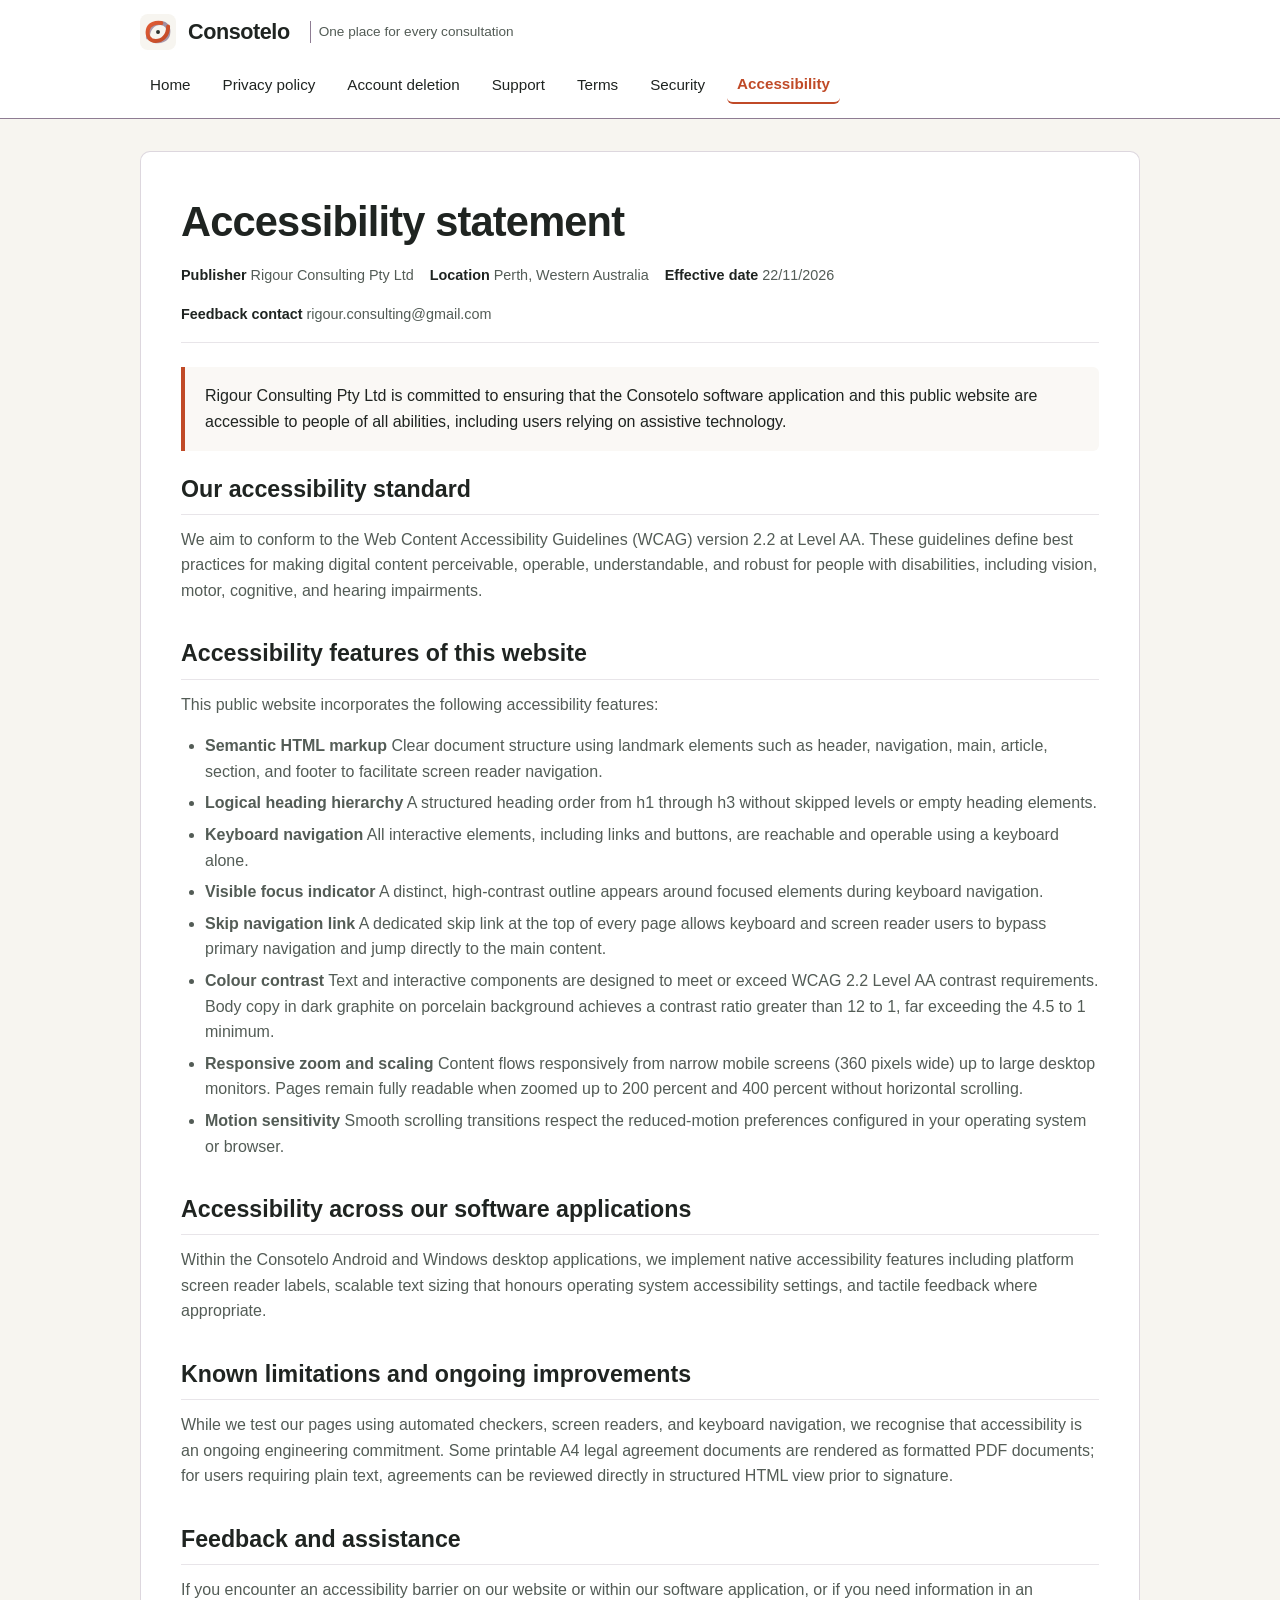
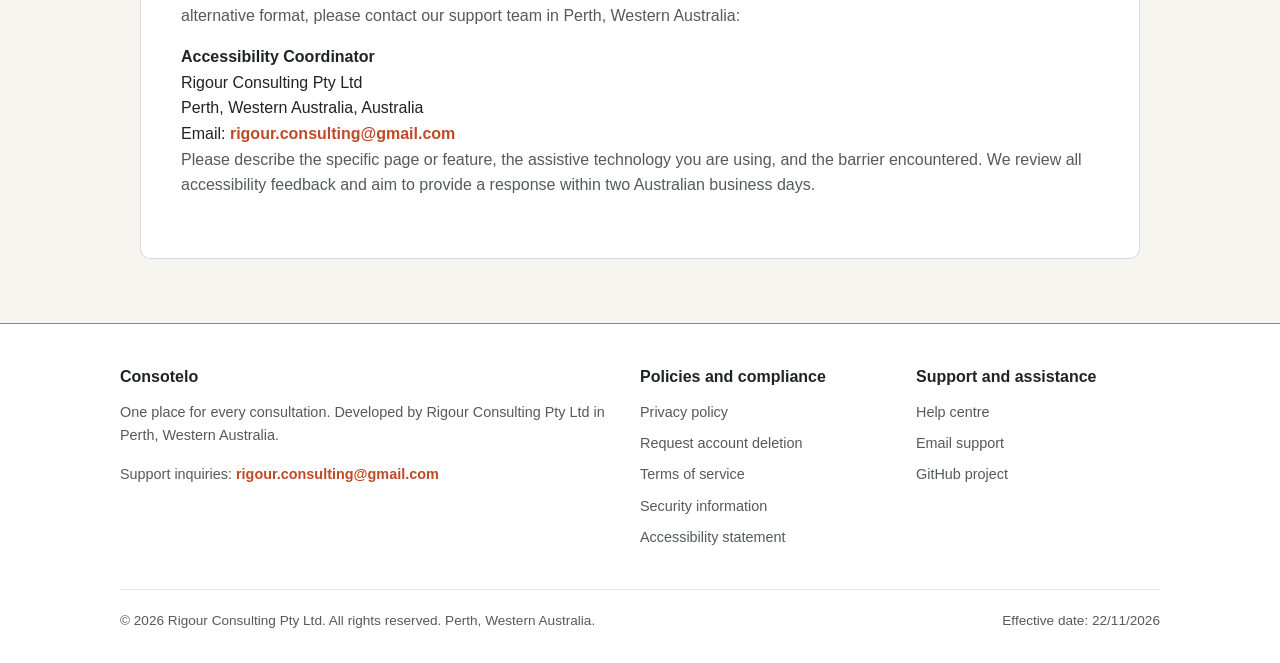
==== accessibility/index.html @ b3c50c9d "feat: release official Consotelo public information and policy website" ====
<!DOCTYPE html>
<html lang="en-AU">
<head>
  <meta charset="UTF-8">
  <meta name="viewport" content="width=device-width, initial-scale=1.0">
  <title>Accessibility statement | Consotelo</title>
  <meta name="description" content="Accessibility statement for Consotelo, detailing our adherence to WCAG 2.2 Level AA principles, keyboard accessibility, contrast standards, and feedback procedures.">
  <link rel="canonical" href="https://rigourconsulting.github.io/Consotelo/accessibility/">
  <link rel="icon" type="image/svg+xml" href="../favicon.svg">
  <link rel="stylesheet" href="../assets/css/site.css">
</head>
<body>
  <a href="#main" class="skip-link">Skip to main content</a>

  <header class="site-header">
    <div class="header-container">
      <a href="../" class="brand-link" aria-label="Consotelo home">
        <img src="../assets/img/consotelo_ribbon.svg" alt="" class="brand-logo" width="36" height="36">
        <span class="brand-title">Consotelo</span>
        <span class="brand-tagline">One place for every consultation</span>
      </a>
      <nav class="site-nav" aria-label="Primary navigation">
        <a href="../" class="nav-link">Home</a>
        <a href="../privacy/" class="nav-link">Privacy policy</a>
        <a href="../account-deletion/" class="nav-link">Account deletion</a>
        <a href="../support/" class="nav-link">Support</a>
        <a href="../terms/" class="nav-link">Terms</a>
        <a href="../security/" class="nav-link">Security</a>
        <a href="./" class="nav-link active" aria-current="page">Accessibility</a>
      </nav>
    </div>
  </header>

  <main id="main" class="main-content">
    <article class="policy-content" aria-labelledby="accessibility-title">
      <h1 id="accessibility-title" class="page-heading">Accessibility statement</h1>

      <div class="policy-meta">
        <span><strong>Publisher</strong> Rigour Consulting Pty Ltd</span>
        <span><strong>Location</strong> Perth, Western Australia</span>
        <span><strong>Effective date</strong> 22/11/2026</span>
        <span><strong>Feedback contact</strong> rigour.consulting@gmail.com</span>
      </div>

      <div class="highlight-box">
        <p>Rigour Consulting Pty Ltd is committed to ensuring that the Consotelo software application and this public website are accessible to people of all abilities, including users relying on assistive technology.</p>
      </div>

      <h2>Our accessibility standard</h2>
      <p>We aim to conform to the Web Content Accessibility Guidelines (WCAG) version 2.2 at Level AA. These guidelines define best practices for making digital content perceivable, operable, understandable, and robust for people with disabilities, including vision, motor, cognitive, and hearing impairments.</p>

      <h2>Accessibility features of this website</h2>
      <p>This public website incorporates the following accessibility features:</p>
      <ul>
        <li><strong>Semantic HTML markup</strong> Clear document structure using landmark elements such as header, navigation, main, article, section, and footer to facilitate screen reader navigation.</li>
        <li><strong>Logical heading hierarchy</strong> A structured heading order from h1 through h3 without skipped levels or empty heading elements.</li>
        <li><strong>Keyboard navigation</strong> All interactive elements, including links and buttons, are reachable and operable using a keyboard alone.</li>
        <li><strong>Visible focus indicator</strong> A distinct, high-contrast outline appears around focused elements during keyboard navigation.</li>
        <li><strong>Skip navigation link</strong> A dedicated skip link at the top of every page allows keyboard and screen reader users to bypass primary navigation and jump directly to the main content.</li>
        <li><strong>Colour contrast</strong> Text and interactive components are designed to meet or exceed WCAG 2.2 Level AA contrast requirements. Body copy in dark graphite on porcelain background achieves a contrast ratio greater than 12 to 1, far exceeding the 4.5 to 1 minimum.</li>
        <li><strong>Responsive zoom and scaling</strong> Content flows responsively from narrow mobile screens (360 pixels wide) up to large desktop monitors. Pages remain fully readable when zoomed up to 200 percent and 400 percent without horizontal scrolling.</li>
        <li><strong>Motion sensitivity</strong> Smooth scrolling transitions respect the reduced-motion preferences configured in your operating system or browser.</li>
      </ul>

      <h2>Accessibility across our software applications</h2>
      <p>Within the Consotelo Android and Windows desktop applications, we implement native accessibility features including platform screen reader labels, scalable text sizing that honours operating system accessibility settings, and tactile feedback where appropriate.</p>

      <h2>Known limitations and ongoing improvements</h2>
      <p>While we test our pages using automated checkers, screen readers, and keyboard navigation, we recognise that accessibility is an ongoing engineering commitment. Some printable A4 legal agreement documents are rendered as formatted PDF documents; for users requiring plain text, agreements can be reviewed directly in structured HTML view prior to signature.</p>

      <h2>Feedback and assistance</h2>
      <p>If you encounter an accessibility barrier on our website or within our software application, or if you need information in an alternative format, please contact our support team in Perth, Western Australia:</p>
      <address class="contact-block">
        <strong>Accessibility Coordinator</strong><br>
        Rigour Consulting Pty Ltd<br>
        Perth, Western Australia, Australia<br>
        Email: <a href="mailto:rigour.consulting@gmail.com">rigour.consulting@gmail.com</a>
      </address>
      <p>Please describe the specific page or feature, the assistive technology you are using, and the barrier encountered. We review all accessibility feedback and aim to provide a response within two Australian business days.</p>
    </article>
  </main>

  <footer class="site-footer">
    <div class="footer-container">
      <div>
        <h3 class="footer-heading">Consotelo</h3>
        <p>One place for every consultation. Developed by Rigour Consulting Pty Ltd in Perth, Western Australia.</p>
        <address class="contact-block">
          Support inquiries: <a href="mailto:rigour.consulting@gmail.com">rigour.consulting@gmail.com</a>
        </address>
      </div>

      <div>
        <h3 class="footer-heading">Policies and compliance</h3>
        <ul class="footer-links">
          <li><a href="../privacy/">Privacy policy</a></li>
          <li><a href="../account-deletion/">Request account deletion</a></li>
          <li><a href="../terms/">Terms of service</a></li>
          <li><a href="../security/">Security information</a></li>
          <li><a href="./">Accessibility statement</a></li>
        </ul>
      </div>

      <div>
        <h3 class="footer-heading">Support and assistance</h3>
        <ul class="footer-links">
          <li><a href="../support/">Help centre</a></li>
          <li><a href="mailto:rigour.consulting@gmail.com">Email support</a></li>
          <li><a href="https://github.com/RigourConsulting/Consotelo">GitHub project</a></li>
        </ul>
      </div>
    </div>

    <div class="footer-bottom">
      <p>&copy; 2026 Rigour Consulting Pty Ltd. All rights reserved. Perth, Western Australia.</p>
      <p>Effective date: 22/11/2026</p>
    </div>
  </footer>
</body>
</html>
---- assets/css/site.css ----
/* Consotelo Public Information Site Stylesheet
   Approved Direction A Palette:
   - Graphite: #1F2421
   - Persimmon: #C04A27
   - Porcelain: #F7F5F0
   - Dusty Lilac: #8E7C93
*/

:root {
  --color-bg: #F7F5F0;
  --color-surface: #FFFFFF;
  --color-text: #1F2421;
  --color-text-muted: #535C56;
  --color-primary: #C04A27;
  --color-primary-hover: #A33C1D;
  --color-accent-border: #8E7C93;
  --color-card-bg: #FFFFFF;
  --color-badge-bg: #ECE7DF;
  --color-focus: #C04A27;

  --font-family: -apple-system, BlinkMacSystemFont, "Segoe UI", Roboto, Oxygen-Sans, Ubuntu, Cantarell, "Helvetica Neue", sans-serif;
  --line-height-body: 1.6;
  --line-height-heading: 1.25;
  --max-width: 1040px;
  --radius-sm: 6px;
  --radius-md: 10px;
  --radius-lg: 16px;
}

*, *::before, *::after {
  box-sizing: border-box;
  margin: 0;
  padding: 0;
}

html {
  font-family: var(--font-family);
  font-size: 100%;
  line-height: var(--line-height-body);
  background-color: var(--color-bg);
  color: var(--color-text);
  scroll-behavior: smooth;
}

@media (prefers-reduced-motion: reduce) {
  html {
    scroll-behavior: auto;
  }
}

body {
  min-height: 100vh;
  display: flex;
  flex-direction: column;
  background-color: var(--color-bg);
  color: var(--color-text);
}

/* Accessibility: Skip Link */
.skip-link {
  position: absolute;
  top: -60px;
  left: 16px;
  background-color: var(--color-primary);
  color: #FFFFFF;
  padding: 12px 20px;
  font-weight: 600;
  border-radius: var(--radius-sm);
  z-index: 1000;
  text-decoration: none;
  transition: top 0.2s ease;
}

.skip-link:focus {
  top: 16px;
  outline: 3px solid var(--color-text);
}

/* Header and Navigation */
.site-header {
  background-color: var(--color-surface);
  border-bottom: 1px solid var(--color-accent-border);
  position: sticky;
  top: 0;
  z-index: 100;
}

.header-container {
  max-width: var(--max-width);
  margin: 0 auto;
  padding: 14px 20px;
  display: flex;
  align-items: center;
  justify-content: space-between;
  gap: 16px;
  flex-wrap: wrap;
}

.brand-link {
  display: flex;
  align-items: center;
  gap: 12px;
  text-decoration: none;
  color: var(--color-text);
}

.brand-logo {
  width: 36px;
  height: 36px;
  display: block;
}

.brand-title {
  font-size: 1.35rem;
  font-weight: 700;
  letter-spacing: -0.02em;
  color: var(--color-text);
}

.brand-tagline {
  font-size: 0.85rem;
  color: var(--color-text-muted);
  font-weight: 400;
  display: none;
}

@media (min-width: 640px) {
  .brand-tagline {
    display: inline;
    margin-left: 8px;
    padding-left: 8px;
    border-left: 1px solid var(--color-accent-border);
  }
}

.site-nav {
  display: flex;
  align-items: center;
  gap: 12px;
  flex-wrap: wrap;
}

.nav-link {
  color: var(--color-text);
  text-decoration: none;
  font-size: 0.95rem;
  font-weight: 500;
  padding: 6px 10px;
  border-radius: var(--radius-sm);
  transition: color 0.15s ease, background-color 0.15s ease;
}

.nav-link:hover {
  color: var(--color-primary);
  background-color: var(--color-badge-bg);
}

.nav-link:focus-visible {
  outline: 3px solid var(--color-primary);
  outline-offset: 2px;
}

.nav-link.active {
  color: var(--color-primary);
  font-weight: 700;
  border-bottom: 2px solid var(--color-primary);
}

/* Main Container */
.main-content {
  flex: 1 0 auto;
  max-width: var(--max-width);
  width: 100%;
  margin: 0 auto;
  padding: 32px 20px 64px 20px;
}

/* Hero Section */
.hero-card {
  background: linear-gradient(135deg, #FFFFFF 0%, #FAF8F5 100%);
  border: 1px solid rgba(142, 124, 147, 0.35);
  border-radius: var(--radius-lg);
  padding: 40px 28px;
  margin-bottom: 40px;
  box-shadow: 0 4px 16px rgba(31, 36, 33, 0.04);
}

@media (min-width: 768px) {
  .hero-card {
    padding: 56px 44px;
  }
}

.hero-badge {
  display: inline-block;
  background-color: var(--color-badge-bg);
  color: var(--color-text);
  padding: 4px 12px;
  border-radius: var(--radius-sm);
  font-size: 0.85rem;
  font-weight: 600;
  letter-spacing: 0.02em;
  margin-bottom: 16px;
}

.page-heading {
  font-size: 1.75rem;
  line-height: var(--line-height-heading);
  letter-spacing: -0.02em;
  color: var(--color-text);
  margin-bottom: 16px;
  overflow-wrap: break-word;
}

@media (min-width: 600px) {
  .page-heading {
    font-size: 2.2rem;
  }
}

@media (min-width: 768px) {
  .page-heading {
    font-size: 2.6rem;
  }
}

.hero-lead {
  font-size: 1.15rem;
  color: var(--color-text-muted);
  line-height: 1.6;
  max-width: 720px;
  margin-bottom: 24px;
}

.cta-group {
  display: flex;
  gap: 14px;
  flex-wrap: wrap;
}

.btn {
  display: inline-block;
  padding: 12px 24px;
  font-size: 1rem;
  font-weight: 600;
  text-decoration: none;
  border-radius: var(--radius-sm);
  text-align: center;
  transition: background-color 0.15s ease, transform 0.1s ease;
  cursor: pointer;
  border: 1px solid transparent;
}

.btn:focus-visible {
  outline: 3px solid var(--color-primary);
  outline-offset: 3px;
}

.btn-primary {
  background-color: var(--color-primary);
  color: #FFFFFF;
}

.btn-primary:hover {
  background-color: var(--color-primary-hover);
}

.btn-secondary {
  background-color: transparent;
  color: var(--color-text);
  border-color: var(--color-accent-border);
}

.btn-secondary:hover {
  background-color: var(--color-badge-bg);
}

/* Section Layouts */
.section {
  margin-bottom: 48px;
}

.section-title {
  font-size: 1.6rem;
  line-height: var(--line-height-heading);
  color: var(--color-text);
  margin-bottom: 16px;
}

.section-lead {
  font-size: 1.05rem;
  color: var(--color-text-muted);
  margin-bottom: 24px;
}

/* Grid Layouts */
.grid-two {
  display: grid;
  grid-template-columns: 1fr;
  gap: 24px;
}

@media (min-width: 768px) {
  .grid-two {
    grid-template-columns: 1fr 1fr;
  }
}

.grid-three {
  display: grid;
  grid-template-columns: 1fr;
  gap: 20px;
}

@media (min-width: 640px) {
  .grid-three {
    grid-template-columns: 1fr 1fr;
  }
}

@media (min-width: 992px) {
  .grid-three {
    grid-template-columns: 1fr 1fr 1fr;
  }
}

.card {
  background-color: var(--color-card-bg);
  border: 1px solid rgba(142, 124, 147, 0.3);
  border-radius: var(--radius-md);
  padding: 24px;
  box-shadow: 0 2px 8px rgba(31, 36, 33, 0.03);
}

.card-title {
  font-size: 1.25rem;
  color: var(--color-text);
  margin-bottom: 10px;
}

.card-body {
  color: var(--color-text-muted);
  font-size: 0.98rem;
  line-height: 1.55;
}

.card-body p + p {
  margin-top: 10px;
}

/* Prose and Policy Content */
.policy-content {
  background-color: var(--color-card-bg);
  border: 1px solid rgba(142, 124, 147, 0.3);
  border-radius: var(--radius-md);
  padding: 24px 16px;
}

@media (min-width: 600px) {
  .policy-content {
    padding: 32px 24px;
  }
}

@media (min-width: 768px) {
  .policy-content {
    padding: 44px 40px;
  }
}

.policy-content h2 {
  font-size: 1.45rem;
  color: var(--color-text);
  margin-top: 32px;
  margin-bottom: 12px;
  padding-bottom: 6px;
  border-bottom: 1px solid rgba(142, 124, 147, 0.2);
}

.policy-content h2:first-of-type {
  margin-top: 0;
}

.policy-content h3 {
  font-size: 1.15rem;
  color: var(--color-text);
  margin-top: 20px;
  margin-bottom: 8px;
}

.policy-content p {
  color: var(--color-text-muted);
  margin-bottom: 16px;
  font-size: 1rem;
}

.policy-content ul, .policy-content ol {
  color: var(--color-text-muted);
  margin-bottom: 16px;
  padding-left: 24px;
}

.policy-content li {
  margin-bottom: 6px;
}

.policy-meta {
  display: flex;
  gap: 16px;
  flex-wrap: wrap;
  font-size: 0.9rem;
  color: var(--color-text-muted);
  padding-bottom: 16px;
  margin-bottom: 24px;
  border-bottom: 1px solid rgba(142, 124, 147, 0.2);
}

.policy-meta strong {
  color: var(--color-text);
}

.highlight-box {
  background-color: #FAF8F5;
  border-left: 4px solid var(--color-primary);
  padding: 16px 20px;
  border-radius: 0 var(--radius-sm) var(--radius-sm) 0;
  margin: 20px 0;
}

.highlight-box p {
  margin-bottom: 0;
  color: var(--color-text);
}

/* Footer */
.site-footer {
  background-color: var(--color-surface);
  border-top: 1px solid var(--color-accent-border);
  padding: 40px 20px 32px 20px;
  color: var(--color-text-muted);
  font-size: 0.9rem;
}

.footer-container {
  max-width: var(--max-width);
  margin: 0 auto;
  display: grid;
  grid-template-columns: 1fr;
  gap: 32px;
}

@media (min-width: 768px) {
  .footer-container {
    grid-template-columns: 2fr 1fr 1fr;
  }
}

.footer-heading {
  font-size: 1rem;
  font-weight: 700;
  color: var(--color-text);
  margin-bottom: 12px;
}

.footer-links {
  list-style: none;
}

.footer-links li {
  margin-bottom: 8px;
}

.footer-links a {
  color: var(--color-text-muted);
  text-decoration: none;
  transition: color 0.15s ease;
}

.footer-links a:hover {
  color: var(--color-primary);
  text-decoration: underline;
}

.footer-links a:focus-visible {
  outline: 2px solid var(--color-primary);
  outline-offset: 2px;
}

.footer-bottom {
  max-width: var(--max-width);
  margin: 32px auto 0 auto;
  padding-top: 20px;
  border-top: 1px solid rgba(142, 124, 147, 0.2);
  display: flex;
  justify-content: space-between;
  flex-wrap: wrap;
  gap: 12px;
  font-size: 0.85rem;
}

/* Contact Details */
.contact-block {
  margin-top: 16px;
  font-style: normal;
}

.contact-block a {
  color: var(--color-primary);
  text-decoration: none;
  font-weight: 600;
}

.contact-block a:hover {
  text-decoration: underline;
}

.contact-block a:focus-visible {
  outline: 2px solid var(--color-primary);
  outline-offset: 2px;
}
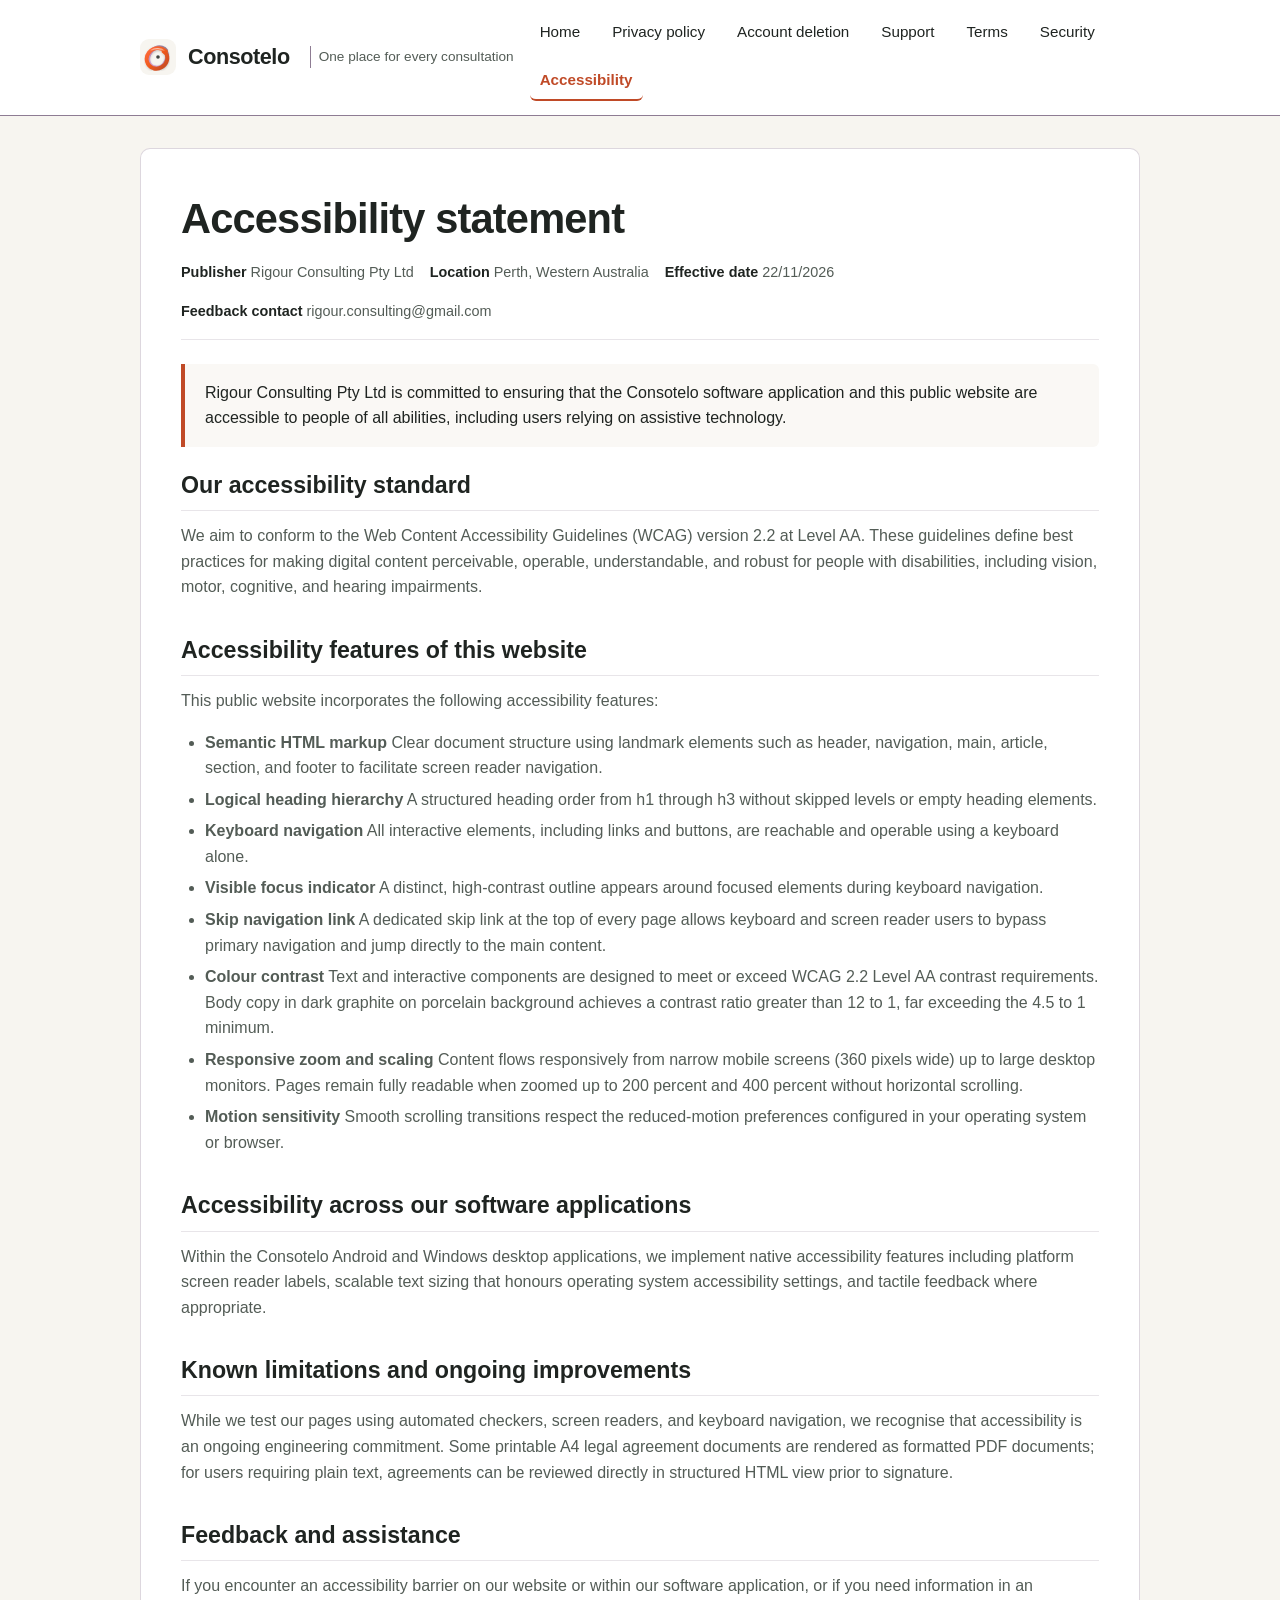
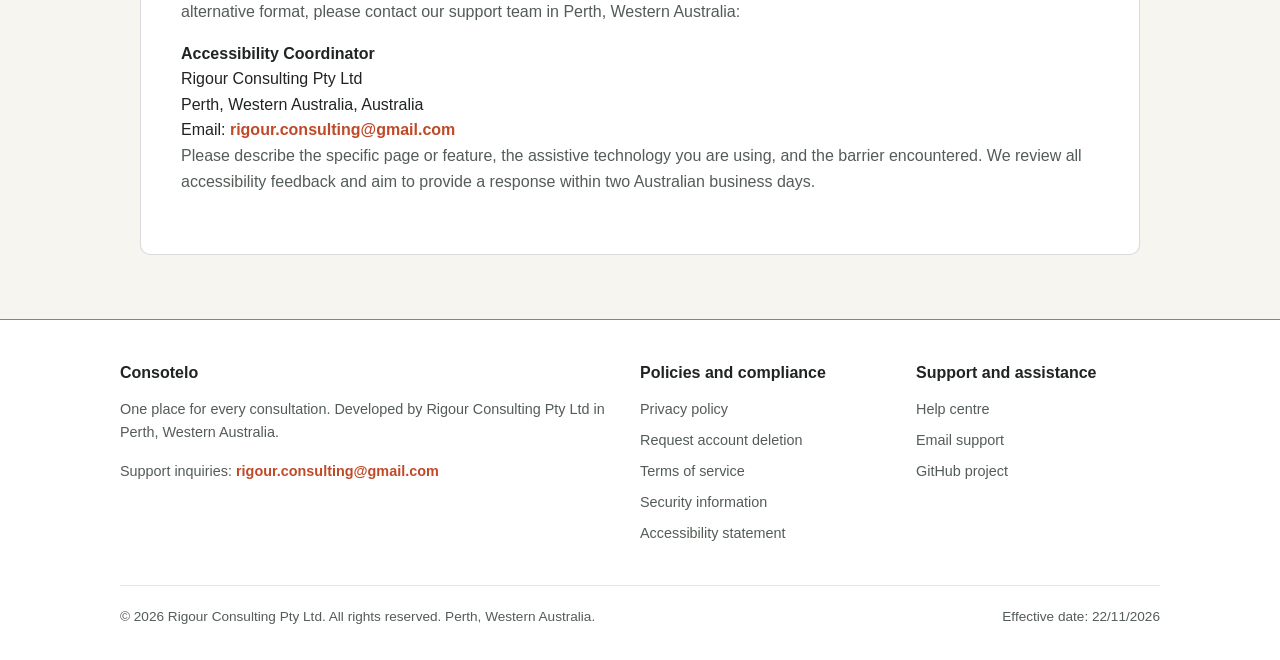
==== commit 680a02b7: "feat: enhance responsive mobile navigation and Australian English copy" ====
--- a/accessibility/index.html
+++ b/accessibility/index.html
@@ -28,6 +28,23 @@
         <a href="../security/" class="nav-link">Security</a>
         <a href="./" class="nav-link active" aria-current="page">Accessibility</a>
       </nav>
+      <details class="mobile-nav-toggle" aria-label="Mobile navigation">
+        <summary class="mobile-nav-summary">
+          <svg width="20" height="20" viewBox="0 0 20 20" fill="currentColor" aria-hidden="true">
+            <path fill-rule="evenodd" d="M3 5h14a1 1 0 010 2H3a1 1 0 010-2zm0 4h14a1 1 0 010 2H3a1 1 0 010-2zm0 4h14a1 1 0 010 2H3a1 1 0 010-2z" clip-rule="evenodd" />
+          </svg>
+          <span>Menu</span>
+        </summary>
+        <nav class="mobile-nav-dropdown" aria-label="Mobile menu links">
+          <a href="../" class="nav-link">Home</a>
+          <a href="../privacy/" class="nav-link">Privacy policy</a>
+          <a href="../account-deletion/" class="nav-link">Account deletion</a>
+          <a href="../support/" class="nav-link">Support</a>
+          <a href="../terms/" class="nav-link">Terms</a>
+          <a href="../security/" class="nav-link">Security</a>
+          <a href="../accessibility/" class="nav-link active">Accessibility</a>
+        </nav>
+      </details>
     </div>
   </header>
 
--- a/assets/css/site.css
+++ b/assets/css/site.css
@@ -93,7 +93,7 @@
   align-items: center;
   justify-content: space-between;
   gap: 16px;
-  flex-wrap: wrap;
+  flex-wrap: nowrap;
 }
 
 .brand-link {
@@ -102,12 +102,15 @@
   gap: 12px;
   text-decoration: none;
   color: var(--color-text);
+  min-width: 0;
+  flex-shrink: 0;
 }
 
 .brand-logo {
   width: 36px;
   height: 36px;
   display: block;
+  flex-shrink: 0;
 }
 
 .brand-title {
@@ -124,7 +127,7 @@
   display: none;
 }
 
-@media (min-width: 640px) {
+@media (min-width: 768px) {
   .brand-tagline {
     display: inline;
     margin-left: 8px;
@@ -138,6 +141,78 @@
   align-items: center;
   gap: 12px;
   flex-wrap: wrap;
+}
+
+.mobile-nav-toggle {
+  display: none;
+}
+
+@media (max-width: 860px) {
+  .site-nav {
+    display: none;
+  }
+
+  .mobile-nav-toggle {
+    display: block;
+    position: relative;
+    flex-shrink: 0;
+  }
+
+  .mobile-nav-summary {
+    list-style: none;
+    cursor: pointer;
+    padding: 8px 16px;
+    background-color: var(--color-surface);
+    border: 1.5px solid var(--color-accent-border);
+    border-radius: var(--radius-sm);
+    font-weight: 600;
+    font-size: 0.95rem;
+    color: var(--color-text);
+    display: flex;
+    align-items: center;
+    gap: 8px;
+    min-height: 44px;
+    min-width: 44px;
+    user-select: none;
+  }
+
+  .mobile-nav-summary::-webkit-details-marker {
+    display: none;
+  }
+
+  .mobile-nav-summary:focus-visible {
+    outline: 3px solid var(--color-primary);
+    outline-offset: 2px;
+  }
+
+  .mobile-nav-dropdown {
+    position: absolute;
+    top: calc(100% + 8px);
+    right: 0;
+    width: 260px;
+    background-color: var(--color-surface);
+    border: 1px solid var(--color-accent-border);
+    border-radius: var(--radius-md);
+    box-shadow: var(--shadow-md);
+    padding: 8px 0;
+    z-index: 200;
+    display: flex;
+    flex-direction: column;
+  }
+
+  .mobile-nav-dropdown .nav-link {
+    padding: 12px 20px;
+    border-radius: 0;
+    font-size: 1rem;
+    min-height: 48px;
+    display: flex;
+    align-items: center;
+    border-bottom: 1px solid var(--color-porcelain-subtle);
+  }
+
+  .mobile-nav-dropdown .nav-link:last-child {
+    border-bottom: none;
+  }
 }
 
 .nav-link {
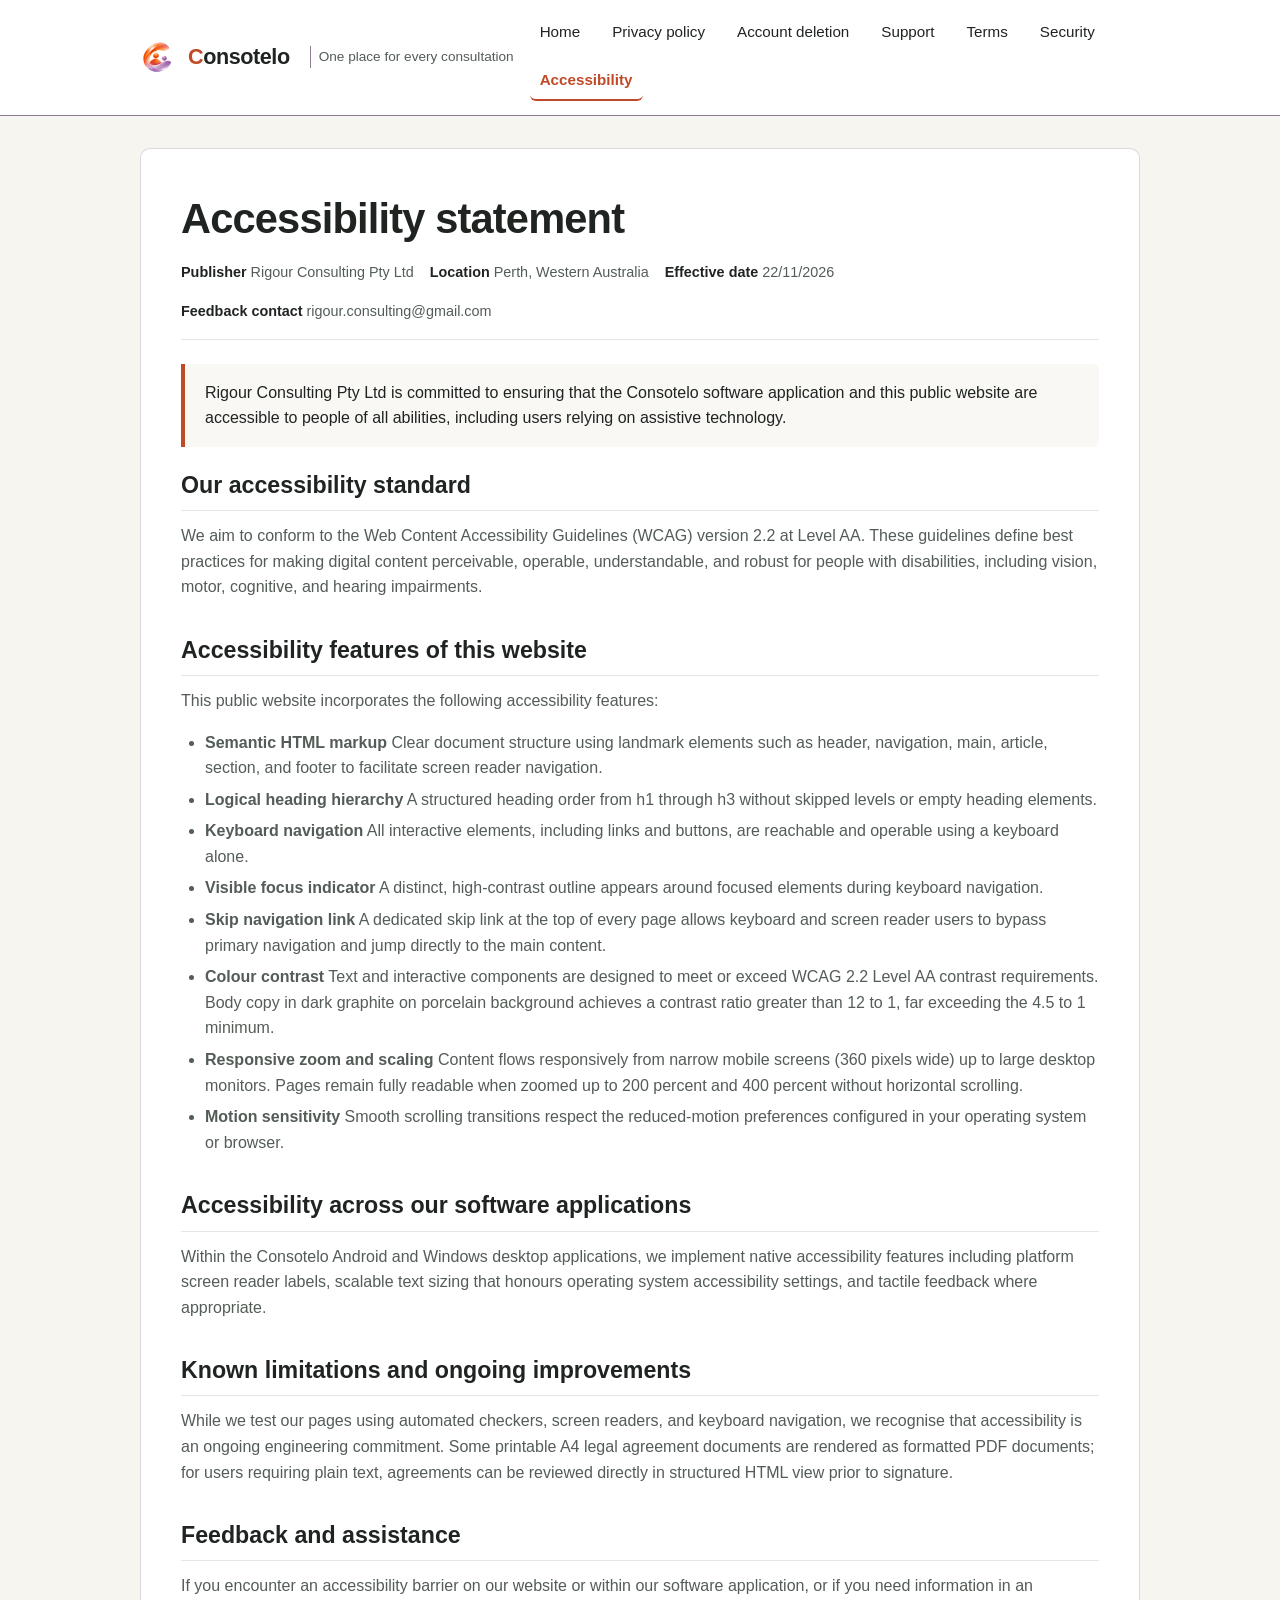
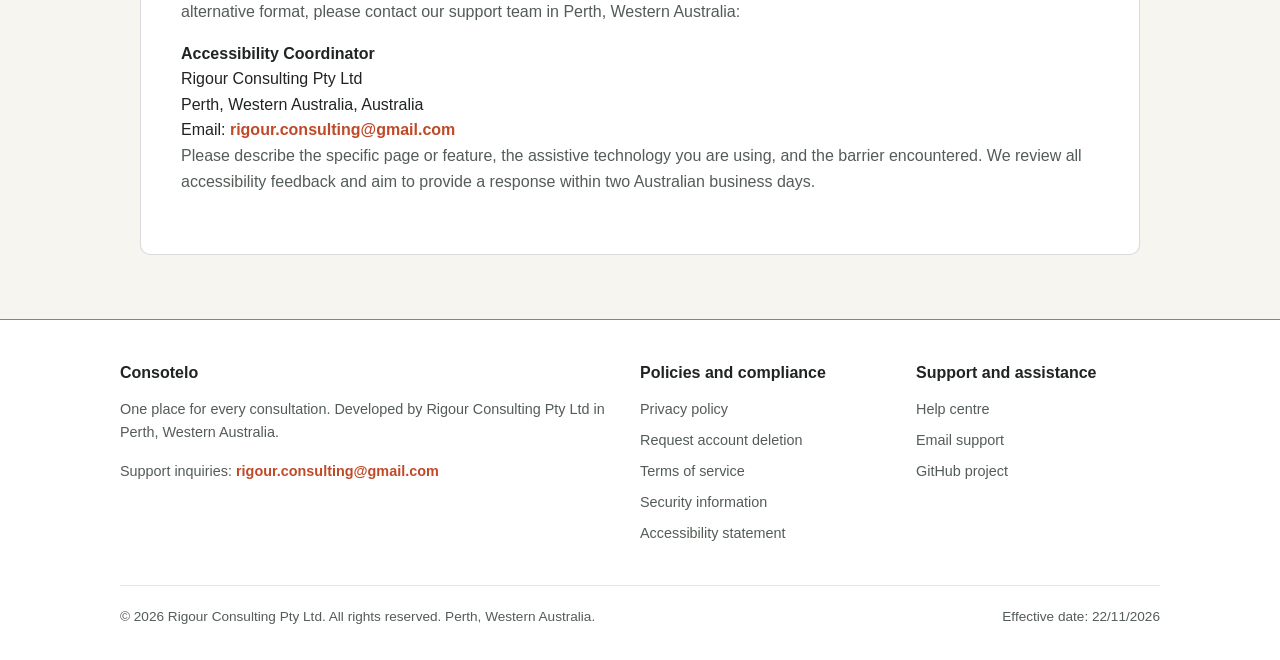
==== commit 8b464d03: "feat: apply finalised logo and Consotelo wordmark design across all pages" ====
--- a/accessibility/index.html
+++ b/accessibility/index.html
@@ -7,6 +7,8 @@
   <meta name="description" content="Accessibility statement for Consotelo, detailing our adherence to WCAG 2.2 Level AA principles, keyboard accessibility, contrast standards, and feedback procedures.">
   <link rel="canonical" href="https://rigourconsulting.github.io/Consotelo/accessibility/">
   <link rel="icon" type="image/svg+xml" href="../favicon.svg">
+  <link rel="icon" type="image/png" sizes="32x32" href="../favicon.png">
+  <link rel="apple-touch-icon" href="../assets/img/consotelo_icon_128.png">
   <link rel="stylesheet" href="../assets/css/site.css">
 </head>
 <body>
@@ -15,8 +17,8 @@
   <header class="site-header">
     <div class="header-container">
       <a href="../" class="brand-link" aria-label="Consotelo home">
-        <img src="../assets/img/consotelo_ribbon.svg" alt="" class="brand-logo" width="36" height="36">
-        <span class="brand-title">Consotelo</span>
+        <img src="../assets/img/consotelo_icon_64.png" alt="Consotelo logo" class="brand-logo" width="36" height="36">
+        <span class="brand-title"><span class="brand-c">C</span>onsotelo</span>
         <span class="brand-tagline">One place for every consultation</span>
       </a>
       <nav class="site-nav" aria-label="Primary navigation">
--- a/assets/css/site.css
+++ b/assets/css/site.css
@@ -111,6 +111,7 @@
   height: 36px;
   display: block;
   flex-shrink: 0;
+  border-radius: 8px;
 }
 
 .brand-title {
@@ -118,6 +119,11 @@
   font-weight: 700;
   letter-spacing: -0.02em;
   color: var(--color-text);
+}
+
+.brand-c {
+  color: var(--color-primary);
+  font-weight: 800;
 }
 
 .brand-tagline {
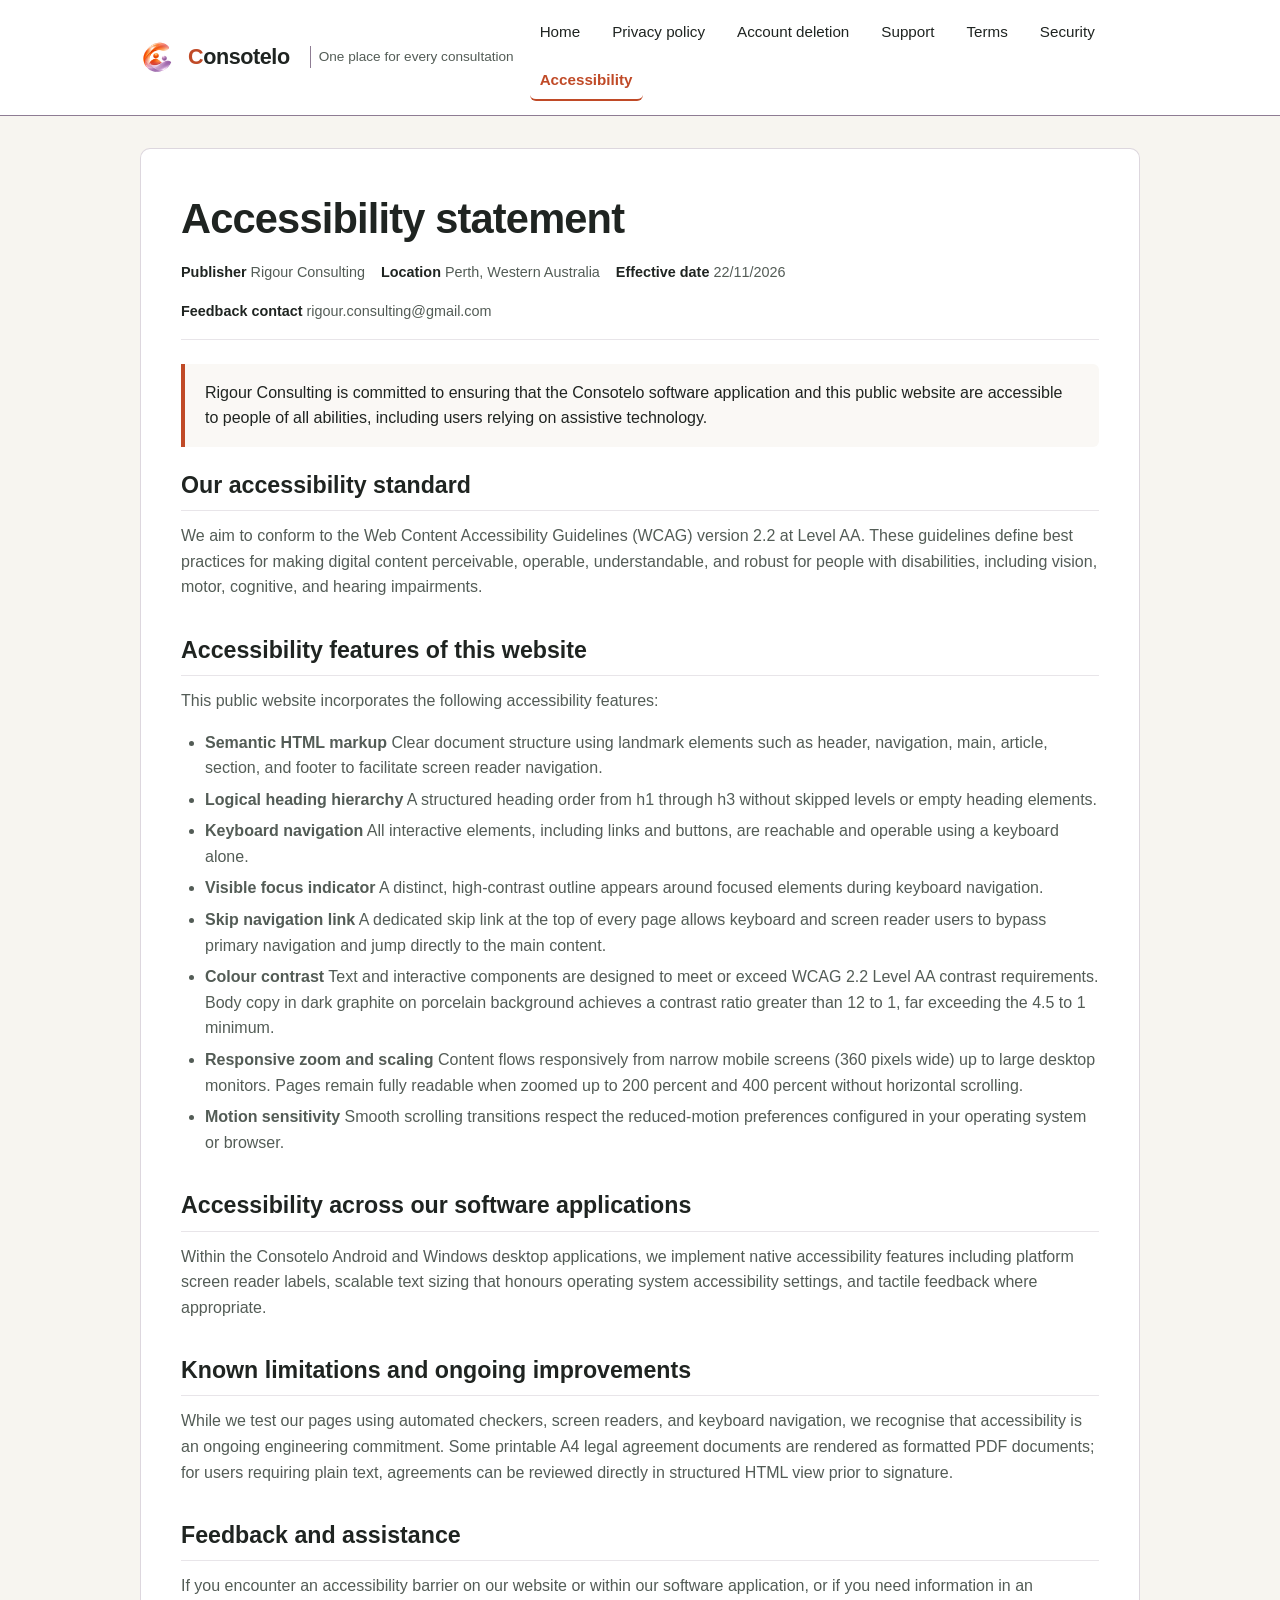
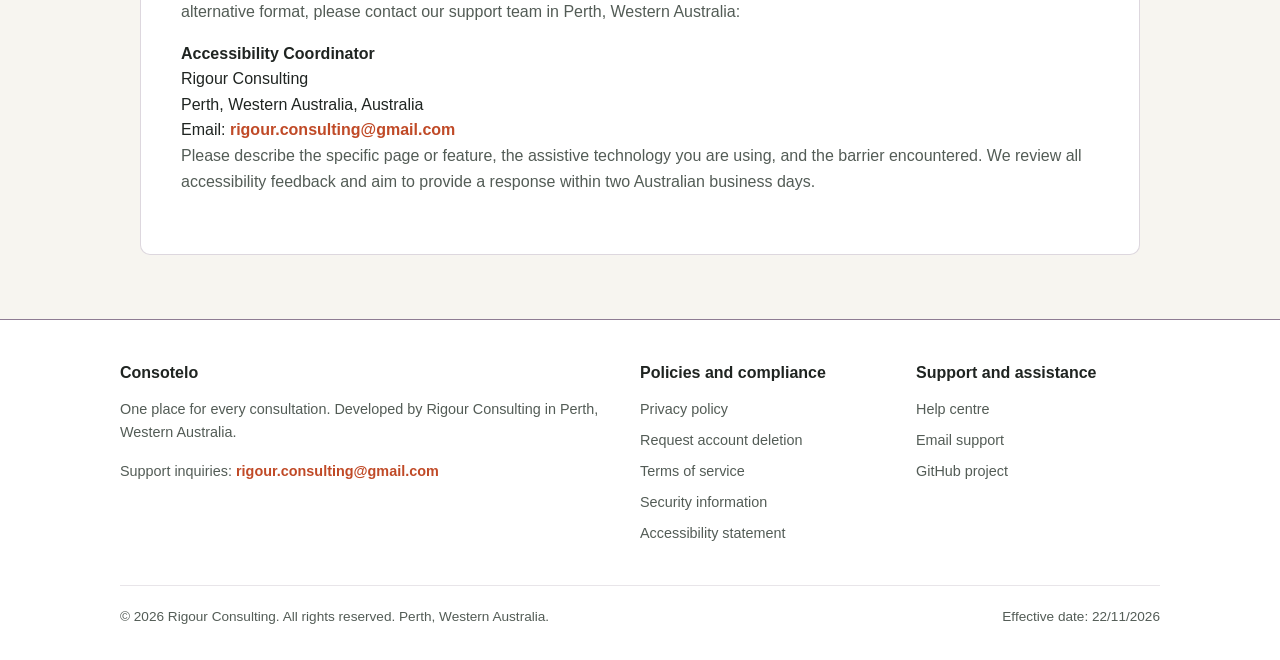
==== commit 4ee2d5e1: "docs: align Rigour Consulting legal identity and v7.5.1 invoicing/privacy disclosures" ====
--- a/accessibility/index.html
+++ b/accessibility/index.html
@@ -55,14 +55,14 @@
       <h1 id="accessibility-title" class="page-heading">Accessibility statement</h1>
 
       <div class="policy-meta">
-        <span><strong>Publisher</strong> Rigour Consulting Pty Ltd</span>
+        <span><strong>Publisher</strong> Rigour Consulting</span>
         <span><strong>Location</strong> Perth, Western Australia</span>
         <span><strong>Effective date</strong> 22/11/2026</span>
         <span><strong>Feedback contact</strong> rigour.consulting@gmail.com</span>
       </div>
 
       <div class="highlight-box">
-        <p>Rigour Consulting Pty Ltd is committed to ensuring that the Consotelo software application and this public website are accessible to people of all abilities, including users relying on assistive technology.</p>
+        <p>Rigour Consulting is committed to ensuring that the Consotelo software application and this public website are accessible to people of all abilities, including users relying on assistive technology.</p>
       </div>
 
       <h2>Our accessibility standard</h2>
@@ -91,7 +91,7 @@
       <p>If you encounter an accessibility barrier on our website or within our software application, or if you need information in an alternative format, please contact our support team in Perth, Western Australia:</p>
       <address class="contact-block">
         <strong>Accessibility Coordinator</strong><br>
-        Rigour Consulting Pty Ltd<br>
+        Rigour Consulting<br>
         Perth, Western Australia, Australia<br>
         Email: <a href="mailto:rigour.consulting@gmail.com">rigour.consulting@gmail.com</a>
       </address>
@@ -103,7 +103,7 @@
     <div class="footer-container">
       <div>
         <h3 class="footer-heading">Consotelo</h3>
-        <p>One place for every consultation. Developed by Rigour Consulting Pty Ltd in Perth, Western Australia.</p>
+        <p>One place for every consultation. Developed by Rigour Consulting in Perth, Western Australia.</p>
         <address class="contact-block">
           Support inquiries: <a href="mailto:rigour.consulting@gmail.com">rigour.consulting@gmail.com</a>
         </address>
@@ -131,7 +131,7 @@
     </div>
 
     <div class="footer-bottom">
-      <p>&copy; 2026 Rigour Consulting Pty Ltd. All rights reserved. Perth, Western Australia.</p>
+      <p>&copy; 2026 Rigour Consulting. All rights reserved. Perth, Western Australia.</p>
       <p>Effective date: 22/11/2026</p>
     </div>
   </footer>
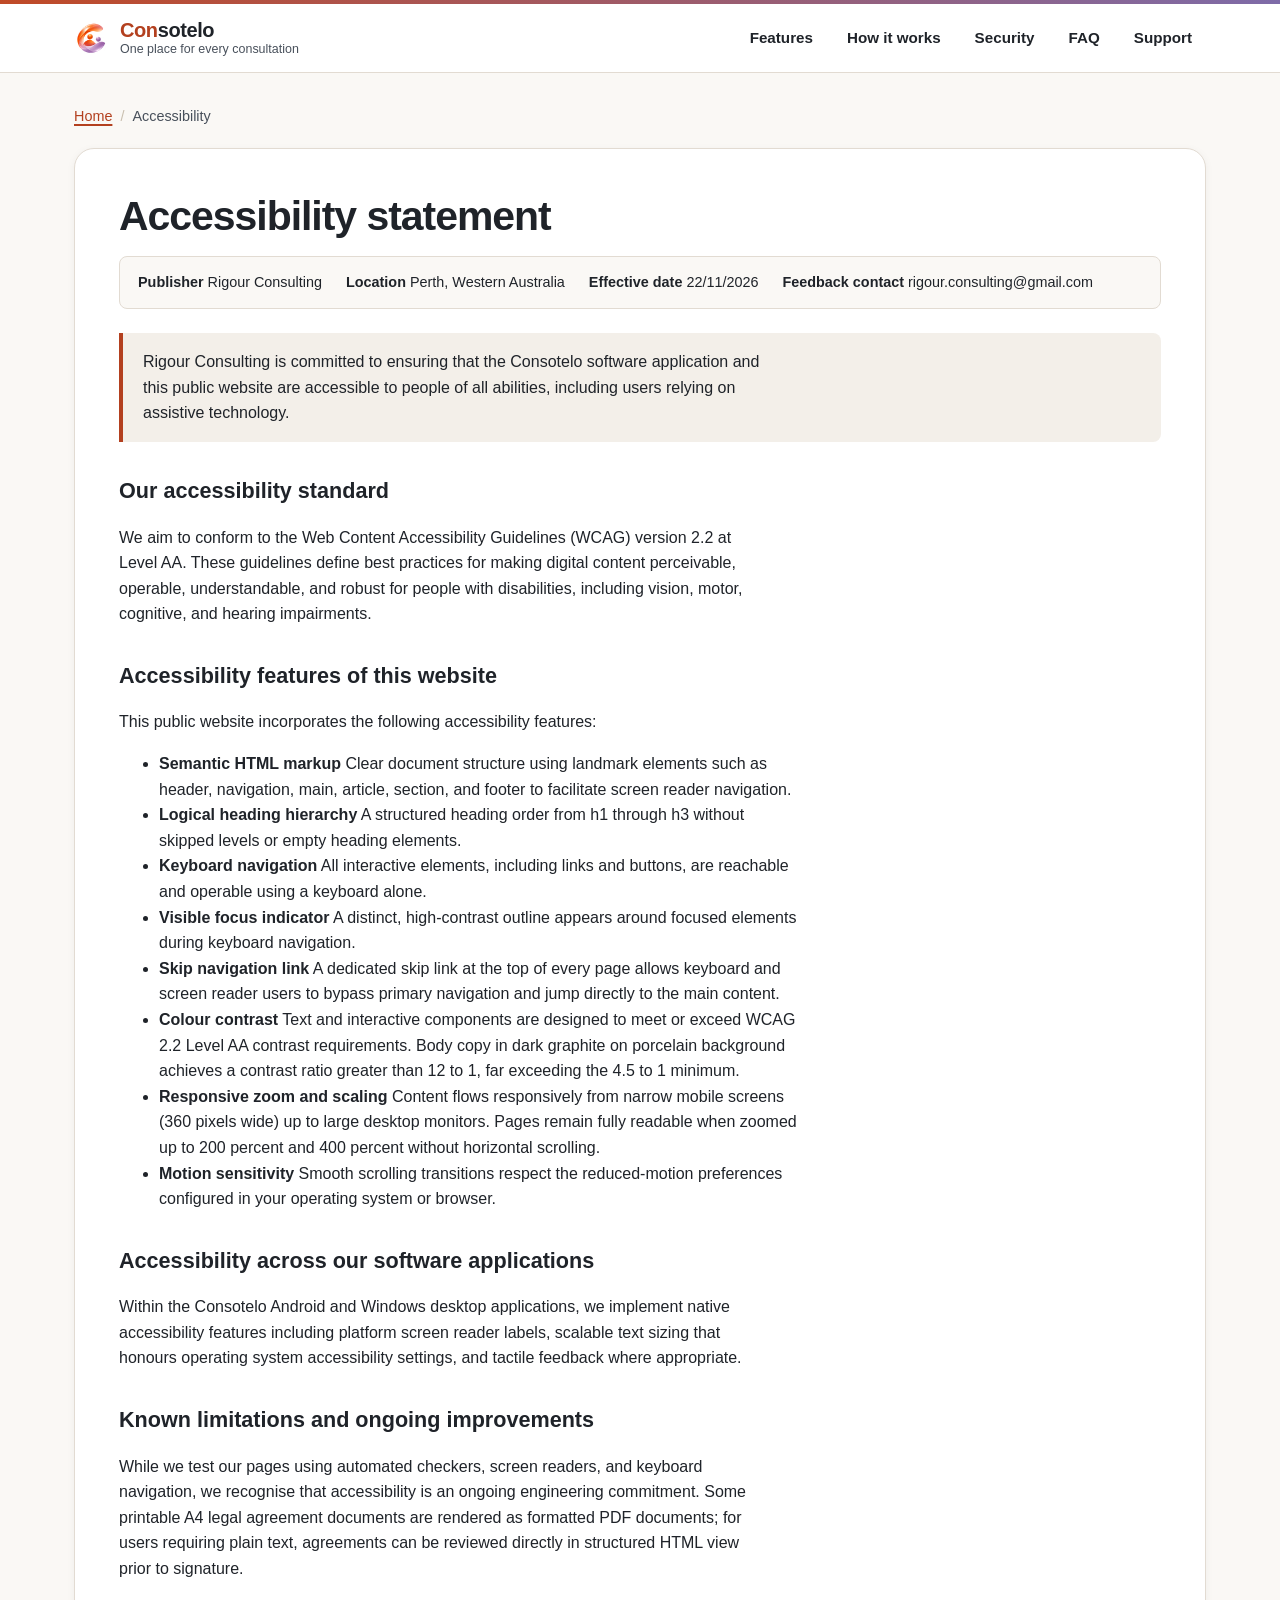
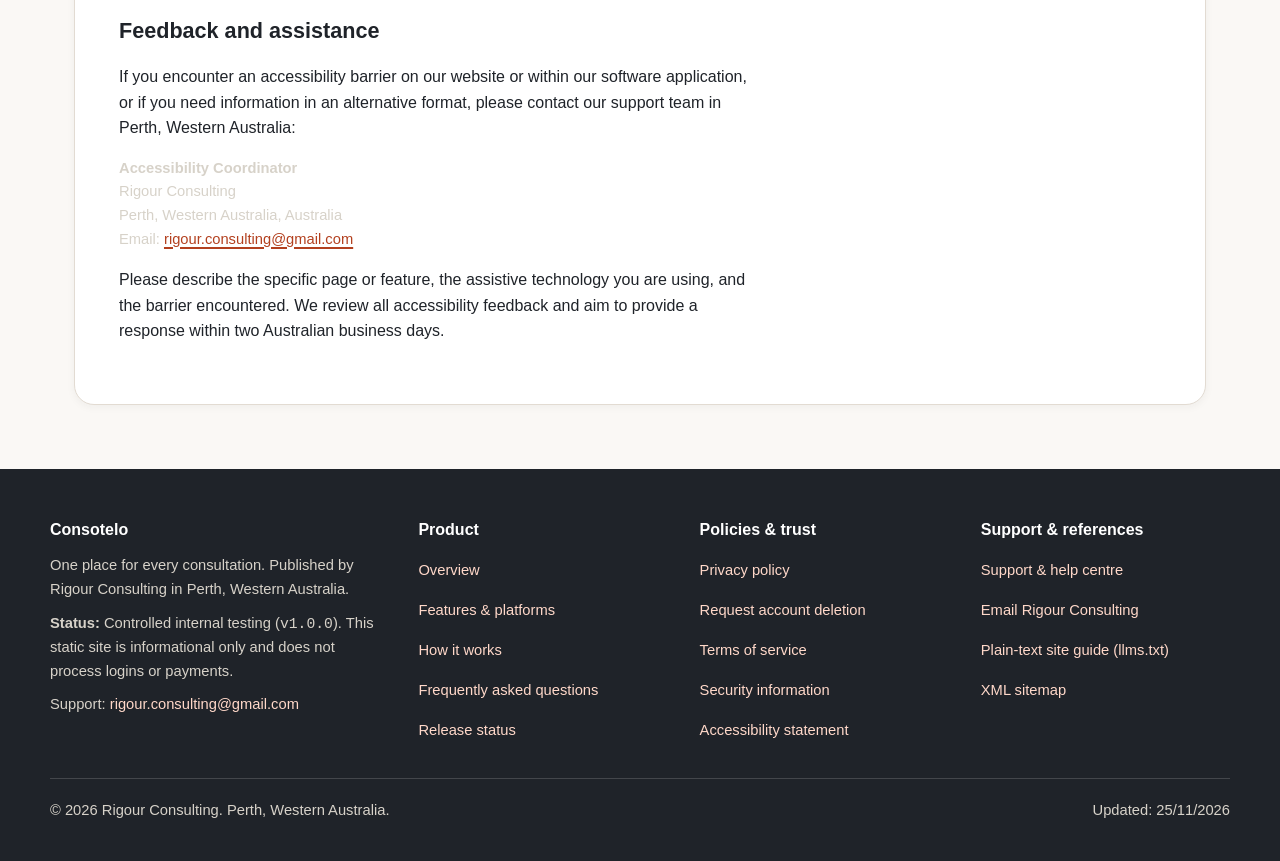
==== commit fb332276: "Redesign Consotelo public site: product-first hero, 4 new pages, updated security, SEO and AI discov" ====
--- a/accessibility/index.html
+++ b/accessibility/index.html
@@ -4,53 +4,101 @@
   <meta charset="UTF-8">
   <meta name="viewport" content="width=device-width, initial-scale=1.0">
   <title>Accessibility statement | Consotelo</title>
-  <meta name="description" content="Accessibility statement for Consotelo, detailing our adherence to WCAG 2.2 Level AA principles, keyboard accessibility, contrast standards, and feedback procedures.">
+  <meta name="description" content="Accessibility commitment, WCAG 2.2 Level AA targets, and feedback channel for Consotelo applications and public pages.">
   <link rel="canonical" href="https://rigourconsulting.github.io/Consotelo/accessibility/">
+  <meta property="og:type" content="website">
+  <meta property="og:site_name" content="Consotelo">
+  <meta property="og:locale" content="en_AU">
+  <meta property="og:title" content="Accessibility statement | Consotelo">
+  <meta property="og:description" content="Accessibility commitment, WCAG 2.2 Level AA targets, and feedback channel for Consotelo applications and public pages.">
+  <meta property="og:url" content="https://rigourconsulting.github.io/Consotelo/accessibility/">
+  <meta property="og:image" content="https://rigourconsulting.github.io/Consotelo/assets/img/og-social-preview.png">
+  <meta property="og:image:width" content="1200">
+  <meta property="og:image:height" content="630">
+  <meta property="og:image:alt" content="Consotelo — One place for every consultation">
+  <meta name="twitter:card" content="summary_large_image">
+  <meta name="twitter:title" content="Accessibility statement | Consotelo">
+  <meta name="twitter:description" content="Accessibility commitment, WCAG 2.2 Level AA targets, and feedback channel for Consotelo applications and public pages.">
+  <meta name="twitter:image" content="https://rigourconsulting.github.io/Consotelo/assets/img/og-social-preview.png">
   <link rel="icon" type="image/svg+xml" href="../favicon.svg">
   <link rel="icon" type="image/png" sizes="32x32" href="../favicon.png">
   <link rel="apple-touch-icon" href="../assets/img/consotelo_icon_128.png">
   <link rel="stylesheet" href="../assets/css/site.css">
+  <script type="application/ld+json">
+{
+  "@context": "https://schema.org",
+  "@type": "Organization",
+  "@id": "https://rigourconsulting.github.io/Consotelo/#organization",
+  "name": "Rigour Consulting",
+  "url": "https://rigourconsulting.github.io/Consotelo/",
+  "logo": "https://rigourconsulting.github.io/Consotelo/assets/img/consotelo_icon.png",
+  "email": "rigour.consulting@gmail.com",
+  "address": {
+    "@type": "PostalAddress",
+    "addressLocality": "Perth",
+    "addressRegion": "WA",
+    "addressCountry": "AU"
+  }
+}
+  </script>
+  <script type="application/ld+json">
+{
+  "@context": "https://schema.org",
+  "@type": "BreadcrumbList",
+  "itemListElement": [
+    {
+      "@type": "ListItem",
+      "position": 1,
+      "name": "Home",
+      "item": "https://rigourconsulting.github.io/Consotelo/"
+    },
+    {
+      "@type": "ListItem",
+      "position": 2,
+      "name": "Accessibility",
+      "item": "https://rigourconsulting.github.io/Consotelo/accessibility/"
+    }
+  ]
+}
+  </script>
 </head>
 <body>
   <a href="#main" class="skip-link">Skip to main content</a>
+  <div class="top-ribbon" aria-hidden="true"></div>
 
   <header class="site-header">
     <div class="header-container">
       <a href="../" class="brand-link" aria-label="Consotelo home">
         <img src="../assets/img/consotelo_icon_64.png" alt="Consotelo logo" class="brand-logo" width="36" height="36">
-        <span class="brand-title"><span class="brand-c">C</span>onsotelo</span>
-        <span class="brand-tagline">One place for every consultation</span>
+        <span class="brand-stack">
+          <span class="brand-title"><span class="brand-c">Con</span>sotelo</span>
+          <span class="brand-tagline">One place for every consultation</span>
+        </span>
       </a>
       <nav class="site-nav" aria-label="Primary navigation">
-        <a href="../" class="nav-link">Home</a>
-        <a href="../privacy/" class="nav-link">Privacy policy</a>
-        <a href="../account-deletion/" class="nav-link">Account deletion</a>
-        <a href="../support/" class="nav-link">Support</a>
-        <a href="../terms/" class="nav-link">Terms</a>
-        <a href="../security/" class="nav-link">Security</a>
-        <a href="./" class="nav-link active" aria-current="page">Accessibility</a>
+        <a href="../features/" class="nav-link">Features</a> <a href="../how-it-works/" class="nav-link">How it works</a> <a href="../security/" class="nav-link">Security</a> <a href="../faq/" class="nav-link">FAQ</a> <a href="../support/" class="nav-link">Support</a>
       </nav>
-      <details class="mobile-nav-toggle" aria-label="Mobile navigation">
-        <summary class="mobile-nav-summary">
+      <details class="mobile-nav-toggle">
+        <summary class="mobile-nav-summary" aria-label="Open navigation menu">
           <svg width="20" height="20" viewBox="0 0 20 20" fill="currentColor" aria-hidden="true">
             <path fill-rule="evenodd" d="M3 5h14a1 1 0 010 2H3a1 1 0 010-2zm0 4h14a1 1 0 010 2H3a1 1 0 010-2zm0 4h14a1 1 0 010 2H3a1 1 0 010-2z" clip-rule="evenodd" />
           </svg>
           <span>Menu</span>
         </summary>
         <nav class="mobile-nav-dropdown" aria-label="Mobile menu links">
-          <a href="../" class="nav-link">Home</a>
-          <a href="../privacy/" class="nav-link">Privacy policy</a>
-          <a href="../account-deletion/" class="nav-link">Account deletion</a>
-          <a href="../support/" class="nav-link">Support</a>
-          <a href="../terms/" class="nav-link">Terms</a>
-          <a href="../security/" class="nav-link">Security</a>
-          <a href="../accessibility/" class="nav-link active">Accessibility</a>
+          <a href="../" class="nav-link">Home</a> <a href="../features/" class="nav-link">Features</a> <a href="../how-it-works/" class="nav-link">How it works</a> <a href="../security/" class="nav-link">Security</a> <a href="../faq/" class="nav-link">FAQ</a> <a href="../support/" class="nav-link">Support</a> <a href="../releases/" class="nav-link">Releases</a>
         </nav>
       </details>
     </div>
   </header>
 
   <main id="main" class="main-content">
+    <nav class="breadcrumb" aria-label="Breadcrumb">
+      <ol>
+        <li><a href="../">Home</a></li>
+        <li aria-current="page">Accessibility</li>
+      </ol>
+    </nav>
     <article class="policy-content" aria-labelledby="accessibility-title">
       <h1 id="accessibility-title" class="page-heading">Accessibility statement</h1>
 
@@ -102,38 +150,52 @@
   <footer class="site-footer">
     <div class="footer-container">
       <div>
-        <h3 class="footer-heading">Consotelo</h3>
-        <p>One place for every consultation. Developed by Rigour Consulting in Perth, Western Australia.</p>
+        <h2 class="footer-heading">Consotelo</h2>
+        <p>One place for every consultation. Published by Rigour Consulting in Perth, Western Australia.</p>
+        <p><strong>Status:</strong> Controlled internal testing (<code>v1.0.0</code>). This static site is informational only and does not process logins or payments.</p>
         <address class="contact-block">
-          Support inquiries: <a href="mailto:rigour.consulting@gmail.com">rigour.consulting@gmail.com</a>
+          Support: <a href="mailto:rigour.consulting@gmail.com">rigour.consulting@gmail.com</a>
         </address>
       </div>
 
       <div>
-        <h3 class="footer-heading">Policies and compliance</h3>
+        <h2 class="footer-heading">Product</h2>
+        <ul class="footer-links">
+          <li><a href="../">Overview</a></li>
+          <li><a href="../features/">Features &amp; platforms</a></li>
+          <li><a href="../how-it-works/">How it works</a></li>
+          <li><a href="../faq/">Frequently asked questions</a></li>
+          <li><a href="../releases/">Release status</a></li>
+        </ul>
+      </div>
+
+      <div>
+        <h2 class="footer-heading">Policies &amp; trust</h2>
         <ul class="footer-links">
           <li><a href="../privacy/">Privacy policy</a></li>
           <li><a href="../account-deletion/">Request account deletion</a></li>
           <li><a href="../terms/">Terms of service</a></li>
           <li><a href="../security/">Security information</a></li>
-          <li><a href="./">Accessibility statement</a></li>
+          <li><a href="../accessibility/">Accessibility statement</a></li>
         </ul>
       </div>
 
       <div>
-        <h3 class="footer-heading">Support and assistance</h3>
+        <h2 class="footer-heading">Support &amp; references</h2>
         <ul class="footer-links">
-          <li><a href="../support/">Help centre</a></li>
-          <li><a href="mailto:rigour.consulting@gmail.com">Email support</a></li>
-          <li><a href="https://github.com/RigourConsulting/Consotelo">GitHub project</a></li>
+          <li><a href="../support/">Support &amp; help centre</a></li>
+          <li><a href="mailto:rigour.consulting@gmail.com">Email Rigour Consulting</a></li>
+          <li><a href="../llms.txt">Plain-text site guide (llms.txt)</a></li>
+          <li><a href="../sitemap.xml">XML sitemap</a></li>
         </ul>
       </div>
     </div>
 
     <div class="footer-bottom">
-      <p>&copy; 2026 Rigour Consulting. All rights reserved. Perth, Western Australia.</p>
-      <p>Effective date: 22/11/2026</p>
+      <p>&copy; 2026 Rigour Consulting. Perth, Western Australia.</p>
+      <p>Updated: 25/11/2026</p>
     </div>
   </footer>
+  <script src="../assets/js/site.js" defer></script>
 </body>
 </html>
--- a/assets/css/site.css
+++ b/assets/css/site.css
@@ -1,601 +1,580 @@
-/* Consotelo Public Information Site Stylesheet
-   Approved Direction A Palette:
-   - Graphite: #1F2421
-   - Persimmon: #C04A27
-   - Porcelain: #F7F5F0
-   - Dusty Lilac: #8E7C93
-*/
-
+/* Consotelo Public Information Website — Direction A Design System (WCAG 2.2 AA verified) */
 :root {
-  --color-bg: #F7F5F0;
-  --color-surface: #FFFFFF;
-  --color-text: #1F2421;
-  --color-text-muted: #535C56;
-  --color-primary: #C04A27;
-  --color-primary-hover: #A33C1D;
-  --color-accent-border: #8E7C93;
-  --color-card-bg: #FFFFFF;
-  --color-badge-bg: #ECE7DF;
-  --color-focus: #C04A27;
-
-  --font-family: -apple-system, BlinkMacSystemFont, "Segoe UI", Roboto, Oxygen-Sans, Ubuntu, Cantarell, "Helvetica Neue", sans-serif;
-  --line-height-body: 1.6;
-  --line-height-heading: 1.25;
-  --max-width: 1040px;
-  --radius-sm: 6px;
-  --radius-md: 10px;
-  --radius-lg: 16px;
-}
-
-*, *::before, *::after {
-  box-sizing: border-box;
+  --bg-porcelain: #FAF8F5;
+  --bg-surface: #FFFFFF;
+  --bg-subtle: #F3EFE9;
+  --bg-lilac-tint: #F3EFFA;
+  --bg-persimmon-tint: #FDF2ED;
+  --text-primary: #1F2329;     /* 14.9:1 on #FAF8F5 */
+  --text-secondary: #48505B;   /* 7.8:1 on #FAF8F5 */
+  --accent-persimmon: #B3401F; /* 5.4:1 with #FFFFFF text */
+  --accent-persimmon-hover: #963316;
+  --accent-ribbon-orange: #C04A27;
+  --accent-lilac: #5B478B;     /* 7.1:1 on #FAF8F5 */
+  --accent-ribbon-lilac: #7E6BA8;
+  --border-subtle: #E2DBD2;
+  --border-strong: #C9BFAF;
+  --status-green-bg: #E7F4EB;
+  --status-green-fg: #1A5C2E;  /* 7.3:1 on #E7F4EB */
+  --focus-ring: #1F2329;
+  --radius-sm: 8px;
+  --radius-md: 14px;
+  --radius-lg: 20px;
+  --shadow-sm: 0 2px 8px rgba(31, 35, 41, 0.05);
+  --shadow-md: 0 10px 30px rgba(31, 35, 41, 0.08);
+  --font-sans: "Segoe UI", -apple-system, BlinkMacSystemFont, "Helvetica Neue", Arial, sans-serif;
+  --max-width: 1180px;
+  --measure: 72ch;
+}
+
+*, *::before, *::after { box-sizing: border-box; }
+
+html {
+  font-family: var(--font-sans);
+  font-size: 100%;
+  line-height: 1.6;
+  color: var(--text-primary);
+  background: var(--bg-porcelain);
+  -webkit-text-size-adjust: 100%;
+  scroll-behavior: smooth;
+}
+
+@media (prefers-reduced-motion: reduce) {
+  html { scroll-behavior: auto; }
+  *, *::before, *::after { animation-duration: 0.01ms !important; transition-duration: 0.01ms !important; }
+}
+
+body {
   margin: 0;
-  padding: 0;
-}
-
-html {
-  font-family: var(--font-family);
-  font-size: 100%;
-  line-height: var(--line-height-body);
-  background-color: var(--color-bg);
-  color: var(--color-text);
-  scroll-behavior: smooth;
-}
-
-@media (prefers-reduced-motion: reduce) {
-  html {
-    scroll-behavior: auto;
-  }
-}
-
-body {
   min-height: 100vh;
   display: flex;
   flex-direction: column;
-  background-color: var(--color-bg);
-  color: var(--color-text);
-}
-
-/* Accessibility: Skip Link */
+  overflow-x: clip;
+}
+
+img, svg { max-width: 100%; height: auto; display: block; }
+
+a { color: var(--accent-persimmon); text-decoration-thickness: 1.5px; text-underline-offset: 3px; }
+a:hover { color: var(--accent-persimmon-hover); }
+
+:focus-visible {
+  outline: 3px solid var(--focus-ring);
+  outline-offset: 3px;
+  border-radius: 4px;
+}
+
 .skip-link {
   position: absolute;
-  top: -60px;
-  left: 16px;
-  background-color: var(--color-primary);
+  left: -9999px;
+  top: 0;
+  background: var(--text-primary);
   color: #FFFFFF;
-  padding: 12px 20px;
+  padding: 12px 18px;
   font-weight: 600;
-  border-radius: var(--radius-sm);
   z-index: 1000;
-  text-decoration: none;
-  transition: top 0.2s ease;
-}
-
-.skip-link:focus {
-  top: 16px;
-  outline: 3px solid var(--color-text);
-}
-
-/* Header and Navigation */
+}
+.skip-link:focus { left: 16px; top: 16px; }
+
+/* Top Ribbon + Single-Row Header */
+.top-ribbon {
+  height: 4px;
+  background: linear-gradient(90deg, var(--accent-ribbon-orange) 0%, var(--accent-ribbon-lilac) 100%);
+}
+
 .site-header {
-  background-color: var(--color-surface);
-  border-bottom: 1px solid var(--color-accent-border);
+  background: rgba(255, 255, 255, 0.96);
+  border-bottom: 1px solid var(--border-subtle);
   position: sticky;
   top: 0;
   z-index: 100;
+  backdrop-filter: blur(8px);
 }
 
 .header-container {
   max-width: var(--max-width);
   margin: 0 auto;
-  padding: 14px 20px;
+  padding: 12px 24px;
   display: flex;
   align-items: center;
   justify-content: space-between;
-  gap: 16px;
+  gap: 20px;
+}
+
+.brand-link {
+  display: inline-flex;
+  align-items: center;
+  gap: 10px;
+  text-decoration: none;
+  color: var(--text-primary);
+  flex-shrink: 0;
+  min-height: 44px;
+}
+
+.brand-logo { width: 36px; height: 36px; flex-shrink: 0; }
+
+.brand-stack { display: flex; flex-direction: column; line-height: 1.15; }
+.brand-title { font-size: 1.25rem; font-weight: 800; letter-spacing: -0.02em; color: var(--text-primary); }
+.brand-c { color: var(--accent-persimmon); }
+.brand-tagline { font-size: 0.78rem; color: var(--text-secondary); font-weight: 500; }
+
+.site-nav {
+  display: flex;
+  align-items: center;
+  gap: 6px;
   flex-wrap: nowrap;
 }
 
-.brand-link {
-  display: flex;
-  align-items: center;
+.nav-link {
+  display: inline-flex;
+  align-items: center;
+  min-height: 44px;
+  padding: 8px 14px;
+  border-radius: var(--radius-sm);
+  color: var(--text-primary);
+  text-decoration: none;
+  font-weight: 600;
+  font-size: 0.95rem;
+  white-space: nowrap;
+  transition: background-color 0.15s ease, color 0.15s ease;
+}
+
+.nav-link:hover { background: var(--bg-subtle); color: var(--accent-persimmon); }
+.nav-link.active, .nav-link[aria-current="page"] {
+  background: var(--bg-persimmon-tint);
+  color: var(--accent-persimmon);
+}
+
+.mobile-nav-toggle { display: none; position: relative; }
+.mobile-nav-summary {
+  list-style: none;
+  display: inline-flex;
+  align-items: center;
+  gap: 8px;
+  min-height: 44px;
+  padding: 8px 14px;
+  border: 1px solid var(--border-strong);
+  border-radius: var(--radius-sm);
+  background: var(--bg-surface);
+  color: var(--text-primary);
+  font-weight: 600;
+  cursor: pointer;
+}
+.mobile-nav-summary::-webkit-details-marker { display: none; }
+.mobile-nav-dropdown {
+  position: absolute;
+  right: 0;
+  top: calc(100% + 8px);
+  width: min(280px, calc(100vw - 32px));
+  background: var(--bg-surface);
+  border: 1px solid var(--border-subtle);
+  border-radius: var(--radius-md);
+  box-shadow: var(--shadow-md);
+  padding: 8px;
+  display: flex;
+  flex-direction: column;
+  gap: 4px;
+  z-index: 200;
+}
+
+@media (max-width: 920px) {
+  .site-nav { display: none; }
+  .mobile-nav-toggle { display: block; }
+  .brand-tagline { display: none; }
+}
+
+/* Main container & Breadcrumb */
+.main-content {
+  flex: 1;
+  width: 100%;
+  max-width: var(--max-width);
+  margin: 0 auto;
+  padding: 32px 24px 64px;
+}
+
+.breadcrumb {
+  margin: 0 0 20px;
+  font-size: 0.9rem;
+  color: var(--text-secondary);
+}
+.breadcrumb ol {
+  list-style: none;
+  padding: 0;
+  margin: 0;
+  display: flex;
+  flex-wrap: wrap;
+  gap: 8px;
+  align-items: center;
+}
+.breadcrumb li + li::before {
+  content: "/";
+  margin-right: 8px;
+  color: var(--border-strong);
+}
+
+/* Asymmetric 2-Column Hero */
+.hero-split {
+  display: grid;
+  grid-template-columns: minmax(0, 1.02fr) minmax(0, 1.15fr);
+  gap: 36px;
+  align-items: center;
+  background: linear-gradient(135deg, #FFFFFF 0%, #FAF8F5 60%, #F4F0FA 100%);
+  border: 1px solid var(--border-subtle);
+  border-radius: var(--radius-lg);
+  padding: 40px;
+  box-shadow: var(--shadow-md);
+  margin-bottom: 48px;
+}
+
+.hero-badge {
+  display: inline-flex;
+  align-items: center;
+  gap: 8px;
+  padding: 6px 14px;
+  border-radius: 999px;
+  background: var(--bg-lilac-tint);
+  color: var(--accent-lilac);
+  font-weight: 700;
+  font-size: 0.85rem;
+  margin-bottom: 16px;
+}
+
+.page-heading {
+  margin: 0 0 16px;
+  font-size: clamp(1.9rem, 3.2vw, 2.75rem);
+  line-height: 1.15;
+  letter-spacing: -0.025em;
+  color: var(--text-primary);
+}
+
+.hero-lead {
+  font-size: 1.12rem;
+  color: var(--text-secondary);
+  margin: 0 0 24px;
+  max-width: 54ch;
+}
+
+.cta-group {
+  display: flex;
+  flex-wrap: wrap;
   gap: 12px;
+  align-items: center;
+  margin-bottom: 20px;
+}
+
+.btn {
+  display: inline-flex;
+  align-items: center;
+  justify-content: center;
+  min-height: 46px;
+  padding: 11px 22px;
+  border-radius: 10px;
+  font-weight: 700;
+  font-size: 0.96rem;
   text-decoration: none;
-  color: var(--color-text);
-  min-width: 0;
-  flex-shrink: 0;
-}
-
-.brand-logo {
-  width: 36px;
-  height: 36px;
-  display: block;
-  flex-shrink: 0;
-  border-radius: 8px;
-}
-
-.brand-title {
-  font-size: 1.35rem;
+  border: 2px solid transparent;
+  cursor: pointer;
+  transition: background-color 0.15s ease, border-color 0.15s ease, transform 0.15s ease;
+}
+
+.btn-primary {
+  background: var(--accent-persimmon);
+  color: #FFFFFF;
+}
+.btn-primary:hover { background: var(--accent-persimmon-hover); color: #FFFFFF; }
+
+.btn-secondary {
+  background: var(--bg-surface);
+  color: var(--text-primary);
+  border-color: var(--border-strong);
+}
+.btn-secondary:hover { background: var(--bg-subtle); color: var(--text-primary); border-color: var(--text-primary); }
+
+.btn-text {
+  background: transparent;
+  color: var(--accent-persimmon);
+  padding-inline: 10px;
+}
+
+.hero-trust-strip {
+  display: flex;
+  flex-wrap: wrap;
+  gap: 10px 18px;
+  font-size: 0.88rem;
+  color: var(--text-secondary);
+  margin: 0;
+  padding: 0;
+  list-style: none;
+}
+
+.hero-visual {
+  margin: 0;
+}
+.hero-visual img {
+  width: 100%;
+  border-radius: var(--radius-md);
+  border: 1px solid var(--border-subtle);
+  box-shadow: var(--shadow-sm);
+}
+.hero-visual figcaption {
+  margin-top: 10px;
+  font-size: 0.84rem;
+  color: var(--text-secondary);
+  text-align: center;
+}
+
+@media (max-width: 960px) {
+  .hero-split { grid-template-columns: 1fr; padding: 26px 20px; gap: 24px; }
+}
+
+/* Sections & Grids */
+.section { margin-bottom: 52px; }
+.section-header { max-width: 68ch; margin-bottom: 24px; }
+.section-kicker {
+  font-size: 0.84rem;
   font-weight: 700;
+  text-transform: uppercase;
+  letter-spacing: 0.06em;
+  color: var(--accent-lilac);
+  margin: 0 0 6px;
+}
+.section-title {
+  margin: 0 0 10px;
+  font-size: clamp(1.45rem, 2.4vw, 1.95rem);
+  line-height: 1.22;
   letter-spacing: -0.02em;
-  color: var(--color-text);
-}
-
-.brand-c {
-  color: var(--color-primary);
-  font-weight: 800;
-}
-
-.brand-tagline {
-  font-size: 0.85rem;
-  color: var(--color-text-muted);
-  font-weight: 400;
-  display: none;
-}
-
-@media (min-width: 768px) {
-  .brand-tagline {
-    display: inline;
-    margin-left: 8px;
-    padding-left: 8px;
-    border-left: 1px solid var(--color-accent-border);
-  }
-}
-
-.site-nav {
-  display: flex;
-  align-items: center;
-  gap: 12px;
-  flex-wrap: wrap;
-}
-
-.mobile-nav-toggle {
-  display: none;
-}
-
-@media (max-width: 860px) {
-  .site-nav {
-    display: none;
-  }
-
-  .mobile-nav-toggle {
-    display: block;
-    position: relative;
-    flex-shrink: 0;
-  }
-
-  .mobile-nav-summary {
-    list-style: none;
-    cursor: pointer;
-    padding: 8px 16px;
-    background-color: var(--color-surface);
-    border: 1.5px solid var(--color-accent-border);
-    border-radius: var(--radius-sm);
-    font-weight: 600;
-    font-size: 0.95rem;
-    color: var(--color-text);
-    display: flex;
-    align-items: center;
-    gap: 8px;
-    min-height: 44px;
-    min-width: 44px;
-    user-select: none;
-  }
-
-  .mobile-nav-summary::-webkit-details-marker {
-    display: none;
-  }
-
-  .mobile-nav-summary:focus-visible {
-    outline: 3px solid var(--color-primary);
-    outline-offset: 2px;
-  }
-
-  .mobile-nav-dropdown {
-    position: absolute;
-    top: calc(100% + 8px);
-    right: 0;
-    width: 260px;
-    background-color: var(--color-surface);
-    border: 1px solid var(--color-accent-border);
-    border-radius: var(--radius-md);
-    box-shadow: var(--shadow-md);
-    padding: 8px 0;
-    z-index: 200;
-    display: flex;
-    flex-direction: column;
-  }
-
-  .mobile-nav-dropdown .nav-link {
-    padding: 12px 20px;
-    border-radius: 0;
-    font-size: 1rem;
-    min-height: 48px;
-    display: flex;
-    align-items: center;
-    border-bottom: 1px solid var(--color-porcelain-subtle);
-  }
-
-  .mobile-nav-dropdown .nav-link:last-child {
-    border-bottom: none;
-  }
-}
-
-.nav-link {
-  color: var(--color-text);
-  text-decoration: none;
-  font-size: 0.95rem;
-  font-weight: 500;
-  padding: 6px 10px;
-  border-radius: var(--radius-sm);
-  transition: color 0.15s ease, background-color 0.15s ease;
-}
-
-.nav-link:hover {
-  color: var(--color-primary);
-  background-color: var(--color-badge-bg);
-}
-
-.nav-link:focus-visible {
-  outline: 3px solid var(--color-primary);
-  outline-offset: 2px;
-}
-
-.nav-link.active {
-  color: var(--color-primary);
-  font-weight: 700;
-  border-bottom: 2px solid var(--color-primary);
-}
-
-/* Main Container */
-.main-content {
-  flex: 1 0 auto;
-  max-width: var(--max-width);
-  width: 100%;
-  margin: 0 auto;
-  padding: 32px 20px 64px 20px;
-}
-
-/* Hero Section */
-.hero-card {
-  background: linear-gradient(135deg, #FFFFFF 0%, #FAF8F5 100%);
-  border: 1px solid rgba(142, 124, 147, 0.35);
-  border-radius: var(--radius-lg);
-  padding: 40px 28px;
-  margin-bottom: 40px;
-  box-shadow: 0 4px 16px rgba(31, 36, 33, 0.04);
-}
-
-@media (min-width: 768px) {
-  .hero-card {
-    padding: 56px 44px;
-  }
-}
-
-.hero-badge {
-  display: inline-block;
-  background-color: var(--color-badge-bg);
-  color: var(--color-text);
-  padding: 4px 12px;
-  border-radius: var(--radius-sm);
-  font-size: 0.85rem;
-  font-weight: 600;
-  letter-spacing: 0.02em;
-  margin-bottom: 16px;
-}
-
-.page-heading {
-  font-size: 1.75rem;
-  line-height: var(--line-height-heading);
-  letter-spacing: -0.02em;
-  color: var(--color-text);
-  margin-bottom: 16px;
-  overflow-wrap: break-word;
-}
-
-@media (min-width: 600px) {
-  .page-heading {
-    font-size: 2.2rem;
-  }
-}
-
-@media (min-width: 768px) {
-  .page-heading {
-    font-size: 2.6rem;
-  }
-}
-
-.hero-lead {
-  font-size: 1.15rem;
-  color: var(--color-text-muted);
-  line-height: 1.6;
-  max-width: 720px;
-  margin-bottom: 24px;
-}
-
-.cta-group {
-  display: flex;
-  gap: 14px;
-  flex-wrap: wrap;
-}
-
-.btn {
-  display: inline-block;
-  padding: 12px 24px;
-  font-size: 1rem;
-  font-weight: 600;
-  text-decoration: none;
-  border-radius: var(--radius-sm);
-  text-align: center;
-  transition: background-color 0.15s ease, transform 0.1s ease;
-  cursor: pointer;
-  border: 1px solid transparent;
-}
-
-.btn:focus-visible {
-  outline: 3px solid var(--color-primary);
-  outline-offset: 3px;
-}
-
-.btn-primary {
-  background-color: var(--color-primary);
-  color: #FFFFFF;
-}
-
-.btn-primary:hover {
-  background-color: var(--color-primary-hover);
-}
-
-.btn-secondary {
-  background-color: transparent;
-  color: var(--color-text);
-  border-color: var(--color-accent-border);
-}
-
-.btn-secondary:hover {
-  background-color: var(--color-badge-bg);
-}
-
-/* Section Layouts */
-.section {
-  margin-bottom: 48px;
-}
-
-.section-title {
-  font-size: 1.6rem;
-  line-height: var(--line-height-heading);
-  color: var(--color-text);
-  margin-bottom: 16px;
-}
-
-.section-lead {
-  font-size: 1.05rem;
-  color: var(--color-text-muted);
-  margin-bottom: 24px;
-}
-
-/* Grid Layouts */
-.grid-two {
-  display: grid;
-  grid-template-columns: 1fr;
-  gap: 24px;
-}
-
-@media (min-width: 768px) {
-  .grid-two {
-    grid-template-columns: 1fr 1fr;
-  }
-}
-
-.grid-three {
-  display: grid;
-  grid-template-columns: 1fr;
-  gap: 20px;
-}
-
-@media (min-width: 640px) {
-  .grid-three {
-    grid-template-columns: 1fr 1fr;
-  }
-}
-
-@media (min-width: 992px) {
-  .grid-three {
-    grid-template-columns: 1fr 1fr 1fr;
-  }
-}
+}
+.section-lead { margin: 0; color: var(--text-secondary); font-size: 1.02rem; }
+
+.grid-two { display: grid; grid-template-columns: repeat(2, minmax(0, 1fr)); gap: 20px; }
+.grid-three { display: grid; grid-template-columns: repeat(3, minmax(0, 1fr)); gap: 20px; }
+@media (max-width: 900px) { .grid-three { grid-template-columns: repeat(2, minmax(0, 1fr)); } }
+@media (max-width: 660px) { .grid-two, .grid-three { grid-template-columns: 1fr; } }
 
 .card {
-  background-color: var(--color-card-bg);
-  border: 1px solid rgba(142, 124, 147, 0.3);
+  background: var(--bg-surface);
+  border: 1px solid var(--border-subtle);
   border-radius: var(--radius-md);
   padding: 24px;
-  box-shadow: 0 2px 8px rgba(31, 36, 33, 0.03);
-}
-
-.card-title {
-  font-size: 1.25rem;
-  color: var(--color-text);
+  box-shadow: var(--shadow-sm);
+}
+.card-icon {
+  width: 40px;
+  height: 40px;
+  border-radius: 10px;
+  background: var(--bg-persimmon-tint);
+  color: var(--accent-persimmon);
+  display: inline-flex;
+  align-items: center;
+  justify-content: center;
+  margin-bottom: 14px;
+}
+.card-icon.lilac { background: var(--bg-lilac-tint); color: var(--accent-lilac); }
+.card-title { margin: 0 0 8px; font-size: 1.12rem; line-height: 1.3; }
+.card-body { margin: 0; color: var(--text-secondary); font-size: 0.96rem; }
+.card-body p { margin: 0 0 10px; }
+.card-body p:last-child { margin-bottom: 0; }
+
+.status-pill {
+  display: inline-block;
+  margin-top: 12px;
+  padding: 4px 10px;
+  border-radius: 999px;
+  font-size: 0.8rem;
+  font-weight: 700;
+  background: var(--status-green-bg);
+  color: var(--status-green-fg);
+}
+.status-pill.neutral { background: var(--bg-subtle); color: var(--text-primary); }
+.status-pill.lilac { background: var(--bg-lilac-tint); color: var(--accent-lilac); }
+
+/* 5-Stage Accessible Consultation Lifecycle */
+.lifecycle-grid {
+  list-style: none;
+  padding: 0;
+  margin: 0;
+  display: grid;
+  grid-template-columns: repeat(5, minmax(0, 1fr));
+  gap: 14px;
+}
+@media (max-width: 1020px) { .lifecycle-grid { grid-template-columns: repeat(2, minmax(0, 1fr)); } }
+@media (max-width: 580px) { .lifecycle-grid { grid-template-columns: 1fr; } }
+
+.lifecycle-step {
+  background: var(--bg-surface);
+  border: 1px solid var(--border-subtle);
+  border-top: 4px solid var(--accent-persimmon);
+  border-radius: var(--radius-md);
+  padding: 18px;
+  position: relative;
+}
+.lifecycle-step:nth-child(even) { border-top-color: var(--accent-ribbon-lilac); }
+.step-num {
+  display: inline-flex;
+  align-items: center;
+  justify-content: center;
+  width: 30px;
+  height: 30px;
+  border-radius: 50%;
+  background: var(--text-primary);
+  color: #FFFFFF;
+  font-weight: 800;
+  font-size: 0.88rem;
   margin-bottom: 10px;
 }
-
-.card-body {
-  color: var(--color-text-muted);
-  font-size: 0.98rem;
-  line-height: 1.55;
-}
-
-.card-body p + p {
-  margin-top: 10px;
-}
-
-/* Prose and Policy Content */
+.lifecycle-step h3 { margin: 0 0 6px; font-size: 1.02rem; }
+.lifecycle-step p { margin: 0; font-size: 0.9rem; color: var(--text-secondary); }
+.lifecycle-note {
+  margin-top: 14px;
+  font-size: 0.92rem;
+  color: var(--text-secondary);
+}
+
+/* Interactive Accessible Product Tour */
+.tour-shell {
+  background: var(--bg-surface);
+  border: 1px solid var(--border-subtle);
+  border-radius: var(--radius-lg);
+  padding: 24px;
+  box-shadow: var(--shadow-sm);
+}
+.tour-tabs {
+  display: flex;
+  flex-wrap: wrap;
+  gap: 8px;
+  border-bottom: 1px solid var(--border-subtle);
+  padding-bottom: 14px;
+  margin-bottom: 20px;
+}
+.tour-tab {
+  min-height: 44px;
+  padding: 10px 16px;
+  border-radius: 10px;
+  border: 1px solid var(--border-strong);
+  background: var(--bg-porcelain);
+  color: var(--text-primary);
+  font-family: inherit;
+  font-weight: 700;
+  font-size: 0.94rem;
+  cursor: pointer;
+}
+.tour-tab:hover { background: var(--bg-subtle); }
+.tour-tab[aria-selected="true"] {
+  background: var(--accent-persimmon);
+  border-color: var(--accent-persimmon);
+  color: #FFFFFF;
+}
+.tour-panel { display: grid; grid-template-columns: minmax(0, 1.35fr) minmax(0, 0.95fr); gap: 24px; align-items: center; }
+.tour-panel[hidden] { display: none; }
+.tour-panel img { border-radius: var(--radius-md); border: 1px solid var(--border-subtle); width: 100%; }
+.tour-panel-copy h3 { margin: 0 0 10px; font-size: 1.3rem; }
+.tour-panel-copy p { margin: 0 0 12px; color: var(--text-secondary); }
+.tour-panel-copy ul { margin: 0; padding-left: 20px; color: var(--text-secondary); }
+.tour-panel-copy li { margin-bottom: 6px; }
+@media (max-width: 860px) { .tour-panel { grid-template-columns: 1fr; } }
+
+/* Tables, Highlight Boxes, FAQ Accordion & Legal Reading Measure */
+.table-wrap { overflow-x: auto; border: 1px solid var(--border-subtle); border-radius: var(--radius-md); background: var(--bg-surface); }
+table { width: 100%; border-collapse: collapse; min-width: 520px; }
+th, td { padding: 14px 16px; text-align: left; border-bottom: 1px solid var(--border-subtle); vertical-align: top; font-size: 0.94rem; }
+th { background: var(--bg-subtle); font-weight: 700; color: var(--text-primary); }
+tr:last-child td { border-bottom: none; }
+
+.highlight-box {
+  background: var(--bg-subtle);
+  border-left: 4px solid var(--accent-persimmon);
+  border-radius: 0 var(--radius-sm) var(--radius-sm) 0;
+  padding: 16px 20px;
+  margin: 18px 0;
+}
+.highlight-box p { margin: 0; color: var(--text-primary); }
+
 .policy-content {
-  background-color: var(--color-card-bg);
-  border: 1px solid rgba(142, 124, 147, 0.3);
+  background: var(--bg-surface);
+  border: 1px solid var(--border-subtle);
+  border-radius: var(--radius-lg);
+  padding: clamp(22px, 4vw, 44px);
+  box-shadow: var(--shadow-sm);
+}
+.policy-content p, .policy-content li { max-width: var(--measure); overflow-wrap: break-word; }
+.policy-content h2 { margin-top: 32px; margin-bottom: 12px; font-size: 1.35rem; }
+.policy-content h3 { margin-top: 22px; margin-bottom: 8px; font-size: 1.1rem; }
+.policy-meta {
+  display: flex;
+  flex-wrap: wrap;
+  gap: 10px 24px;
+  padding: 14px 18px;
+  background: var(--bg-porcelain);
+  border: 1px solid var(--border-subtle);
+  border-radius: var(--radius-sm);
+  margin-bottom: 24px;
+  font-size: 0.9rem;
+}
+
+.faq-list { display: flex; flex-direction: column; gap: 12px; }
+.faq-item {
+  background: var(--bg-surface);
+  border: 1px solid var(--border-subtle);
   border-radius: var(--radius-md);
-  padding: 24px 16px;
-}
-
-@media (min-width: 600px) {
-  .policy-content {
-    padding: 32px 24px;
-  }
-}
-
-@media (min-width: 768px) {
-  .policy-content {
-    padding: 44px 40px;
-  }
-}
-
-.policy-content h2 {
-  font-size: 1.45rem;
-  color: var(--color-text);
-  margin-top: 32px;
-  margin-bottom: 12px;
-  padding-bottom: 6px;
-  border-bottom: 1px solid rgba(142, 124, 147, 0.2);
-}
-
-.policy-content h2:first-of-type {
-  margin-top: 0;
-}
-
-.policy-content h3 {
-  font-size: 1.15rem;
-  color: var(--color-text);
-  margin-top: 20px;
-  margin-bottom: 8px;
-}
-
-.policy-content p {
-  color: var(--color-text-muted);
-  margin-bottom: 16px;
-  font-size: 1rem;
-}
-
-.policy-content ul, .policy-content ol {
-  color: var(--color-text-muted);
-  margin-bottom: 16px;
-  padding-left: 24px;
-}
-
-.policy-content li {
-  margin-bottom: 6px;
-}
-
-.policy-meta {
-  display: flex;
-  gap: 16px;
-  flex-wrap: wrap;
-  font-size: 0.9rem;
-  color: var(--color-text-muted);
-  padding-bottom: 16px;
-  margin-bottom: 24px;
-  border-bottom: 1px solid rgba(142, 124, 147, 0.2);
-}
-
-.policy-meta strong {
-  color: var(--color-text);
-}
-
-.highlight-box {
-  background-color: #FAF8F5;
-  border-left: 4px solid var(--color-primary);
-  padding: 16px 20px;
-  border-radius: 0 var(--radius-sm) var(--radius-sm) 0;
-  margin: 20px 0;
-}
-
-.highlight-box p {
-  margin-bottom: 0;
-  color: var(--color-text);
-}
-
-/* Footer */
+  padding: 0;
+}
+.faq-item summary {
+  padding: 18px 20px;
+  font-weight: 700;
+  font-size: 1.02rem;
+  cursor: pointer;
+  list-style: none;
+  display: flex;
+  justify-content: space-between;
+  align-items: center;
+  gap: 12px;
+  min-height: 48px;
+}
+.faq-item summary::-webkit-details-marker { display: none; }
+.faq-item summary::after { content: "+"; font-size: 1.35rem; color: var(--accent-persimmon); flex-shrink: 0; }
+.faq-item[open] summary::after { content: "−"; }
+.faq-answer { padding: 0 20px 18px; color: var(--text-secondary); max-width: var(--measure); }
+.faq-answer p { margin: 0 0 10px; }
+.faq-answer p:last-child { margin-bottom: 0; }
+
+/* Persistent Footer */
 .site-footer {
-  background-color: var(--color-surface);
-  border-top: 1px solid var(--color-accent-border);
-  padding: 40px 20px 32px 20px;
-  color: var(--color-text-muted);
-  font-size: 0.9rem;
-}
-
+  background: var(--text-primary);
+  color: #EAE7E1;
+  margin-top: auto;
+  padding: 48px 24px 28px;
+}
 .footer-container {
   max-width: var(--max-width);
   margin: 0 auto;
   display: grid;
-  grid-template-columns: 1fr;
+  grid-template-columns: minmax(0, 1.35fr) repeat(3, minmax(0, 1fr));
   gap: 32px;
 }
-
-@media (min-width: 768px) {
-  .footer-container {
-    grid-template-columns: 2fr 1fr 1fr;
-  }
-}
-
-.footer-heading {
-  font-size: 1rem;
-  font-weight: 700;
-  color: var(--color-text);
-  margin-bottom: 12px;
-}
-
-.footer-links {
-  list-style: none;
-}
-
-.footer-links li {
-  margin-bottom: 8px;
-}
-
-.footer-links a {
-  color: var(--color-text-muted);
-  text-decoration: none;
-  transition: color 0.15s ease;
-}
-
-.footer-links a:hover {
-  color: var(--color-primary);
-  text-decoration: underline;
-}
-
-.footer-links a:focus-visible {
-  outline: 2px solid var(--color-primary);
-  outline-offset: 2px;
-}
+@media (max-width: 860px) { .footer-container { grid-template-columns: repeat(2, minmax(0, 1fr)); } }
+@media (max-width: 540px) { .footer-container { grid-template-columns: 1fr; } }
+
+.footer-heading { color: #FFFFFF; margin: 0 0 12px; font-size: 1rem; }
+.site-footer p, .contact-block { margin: 0 0 10px; font-style: normal; font-size: 0.92rem; color: #D7D2C9; }
+.site-footer a { color: #FFD8C9; text-decoration: none; }
+.site-footer a:hover { color: #FFFFFF; text-decoration: underline; }
+.footer-links { list-style: none; padding: 0; margin: 0; display: flex; flex-direction: column; gap: 8px; font-size: 0.92rem; }
+.footer-links a { display: inline-flex; align-items: center; min-height: 32px; }
 
 .footer-bottom {
   max-width: var(--max-width);
-  margin: 32px auto 0 auto;
+  margin: 32px auto 0;
   padding-top: 20px;
-  border-top: 1px solid rgba(142, 124, 147, 0.2);
-  display: flex;
+  border-top: 1px solid rgba(255, 255, 255, 0.16);
+  display: flex;
+  flex-wrap: wrap;
   justify-content: space-between;
-  flex-wrap: wrap;
-  gap: 12px;
-  font-size: 0.85rem;
-}
-
-/* Contact Details */
-.contact-block {
-  margin-top: 16px;
-  font-style: normal;
-}
-
-.contact-block a {
-  color: var(--color-primary);
-  text-decoration: none;
-  font-weight: 600;
-}
-
-.contact-block a:hover {
-  text-decoration: underline;
-}
-
-.contact-block a:focus-visible {
-  outline: 2px solid var(--color-primary);
-  outline-offset: 2px;
-}
+  gap: 10px 24px;
+  font-size: 0.86rem;
+  color: #CBC5BA;
+}
+
+@media (max-width: 420px) {
+  .header-container { padding: 10px 14px; }
+  .main-content { padding: 20px 14px 48px; }
+  .card, .tour-shell { padding: 18px; }
+}
